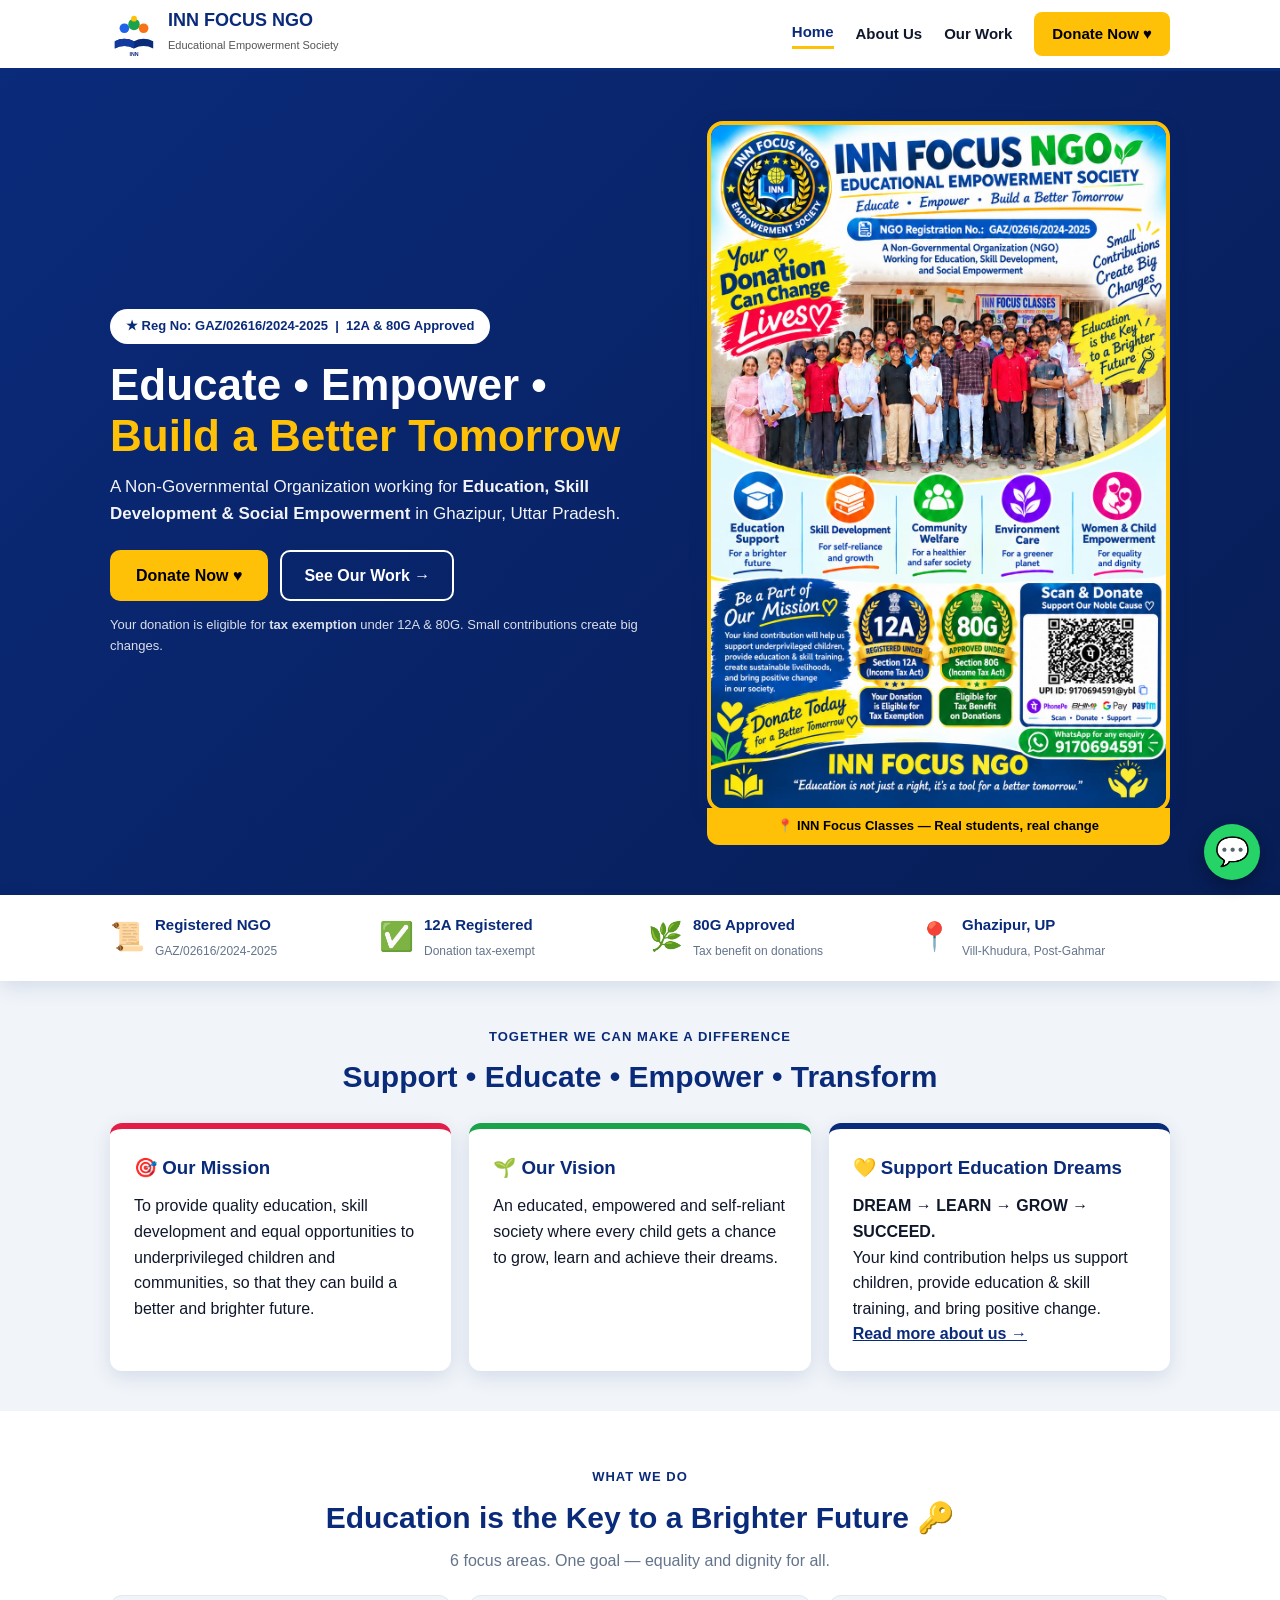
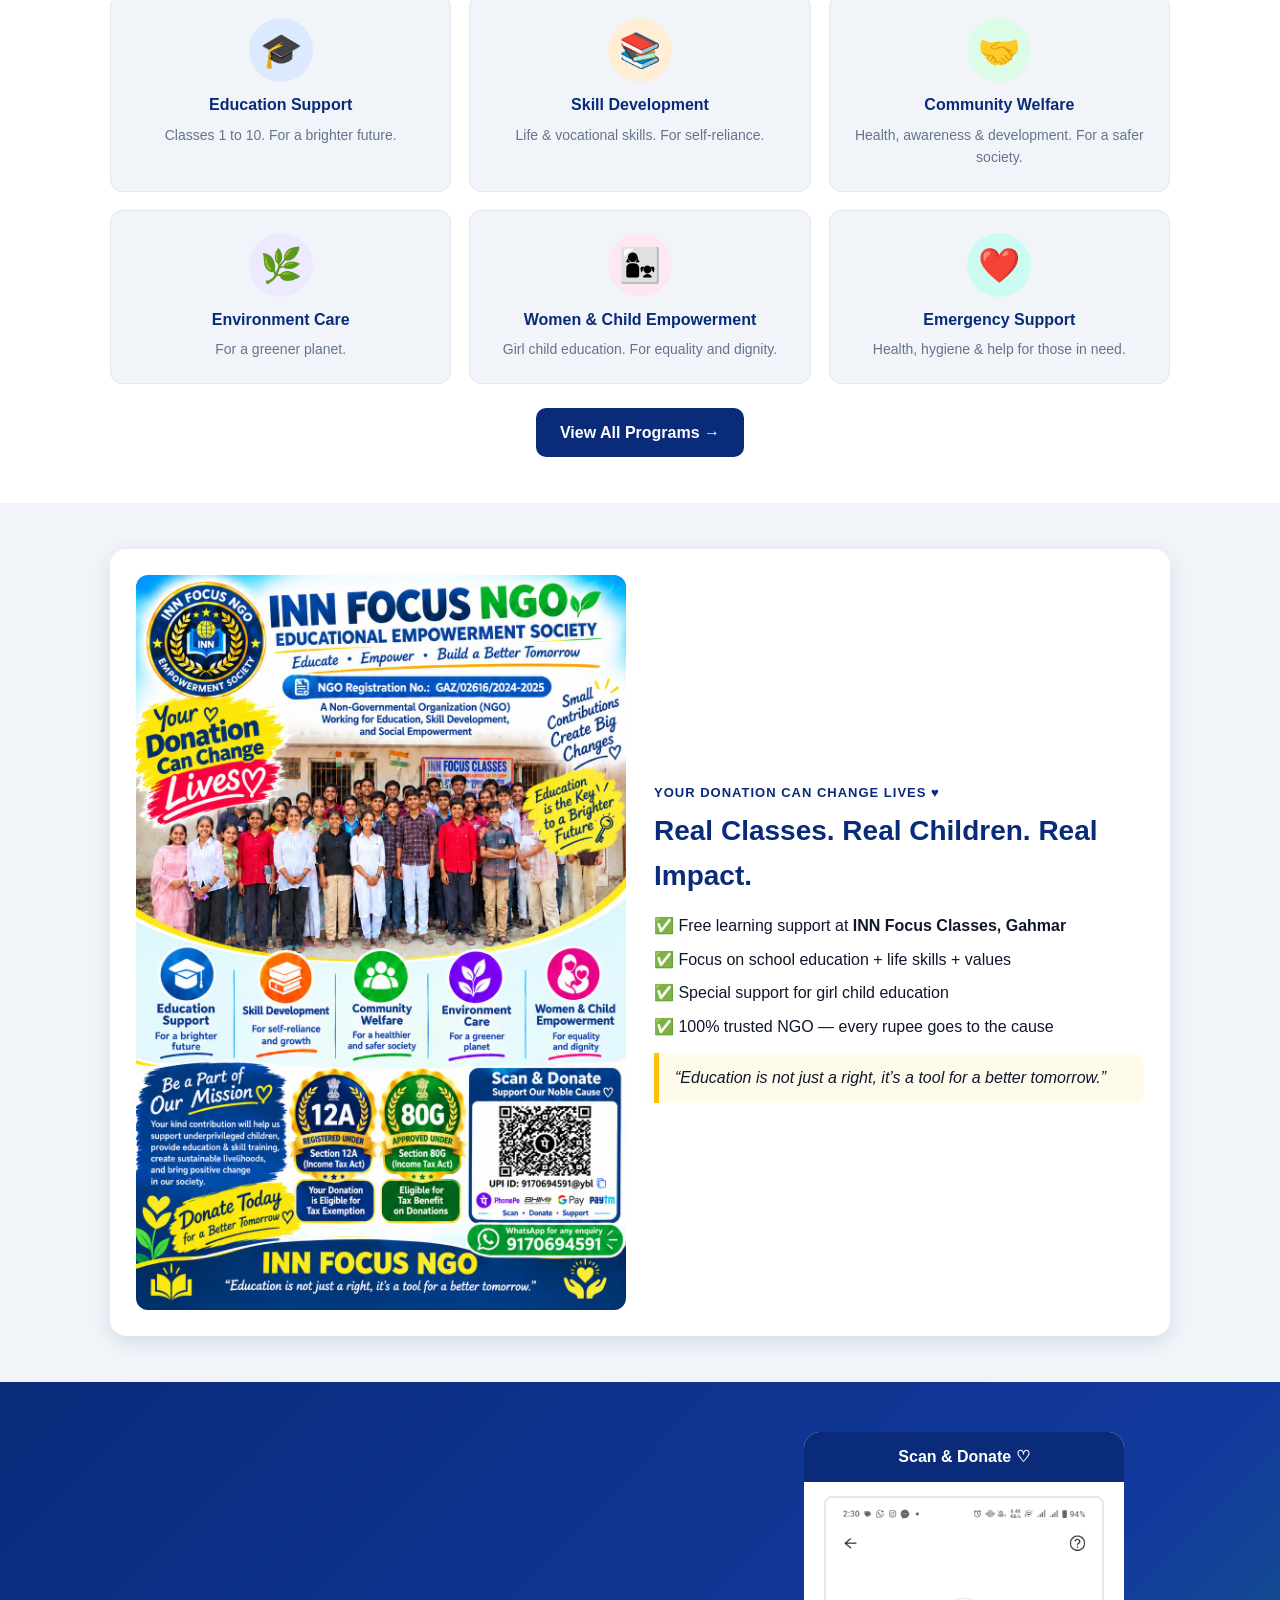
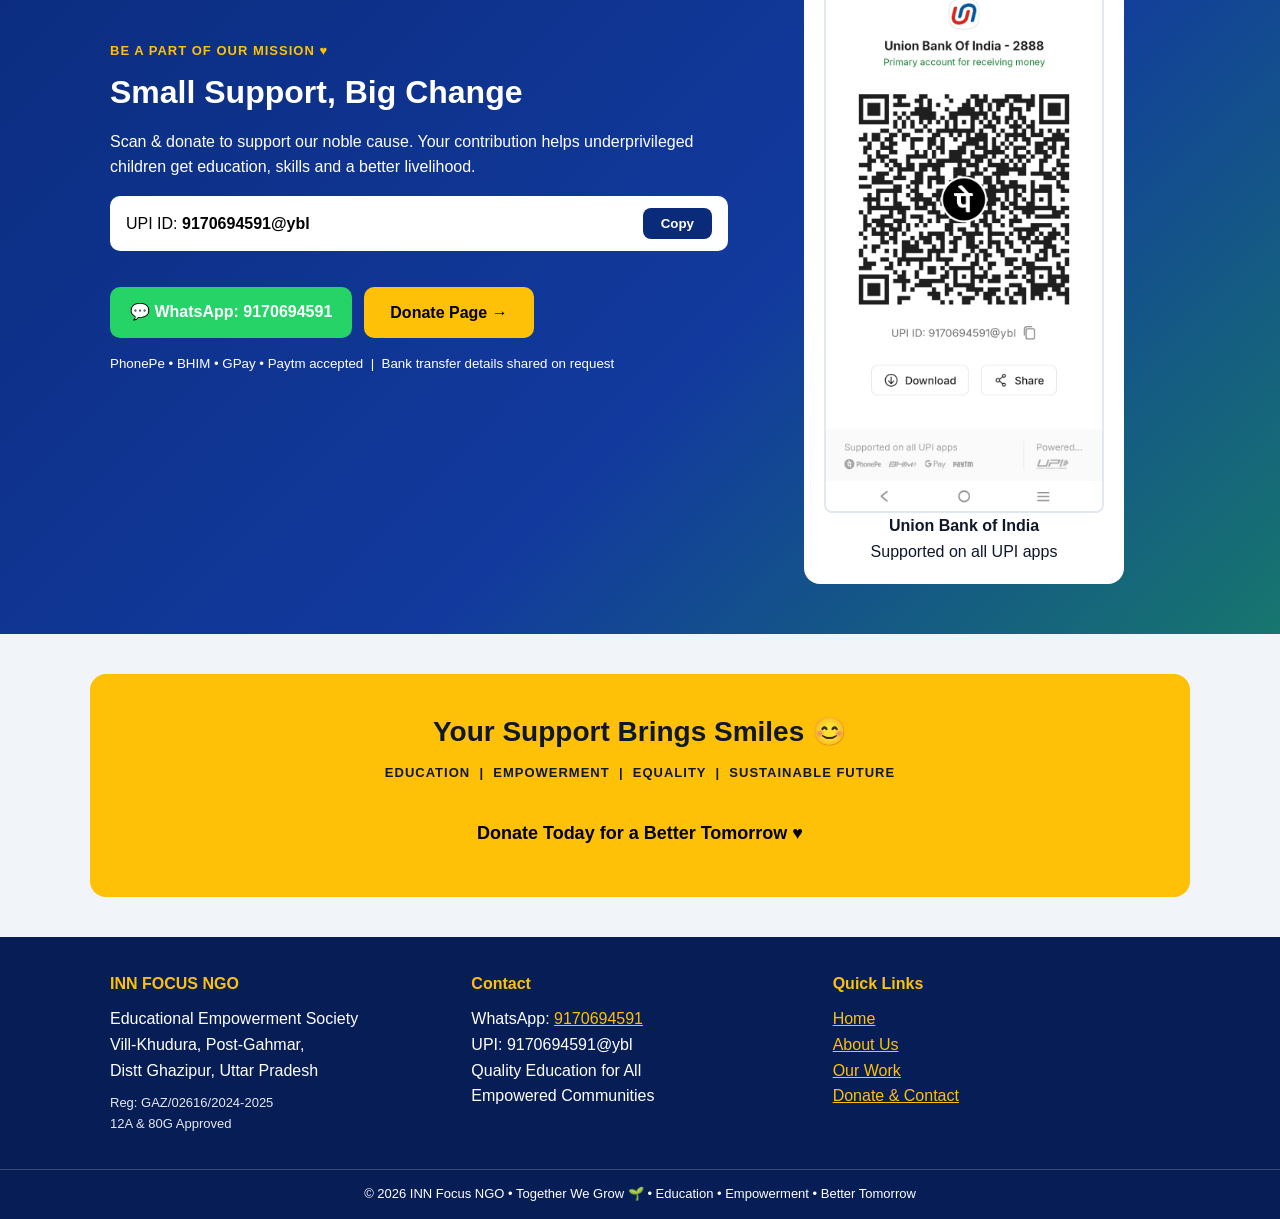
==== index.html @ 3edcf3de "INN Focus NGO website - 4 pages live" ====
<!DOCTYPE html>
<html lang="en">
<head>
  <meta charset="UTF-8" />
  <meta name="viewport" content="width=device-width, initial-scale=1.0" />
  <title>INN FOCUS NGO | Educational Empowerment Society, Ghazipur UP</title>
  <meta name="description" content="INN Focus NGO - Educational Empowerment Society, Ghazipur, Uttar Pradesh. Education for Class 1-10, Skill Development, Women & Child Empowerment. Reg No: GAZ/02616/2024-2025. 12A & 80G Approved - donations are tax-exempt." />
  <link rel="stylesheet" href="css/style.css" />
  <link rel="icon" type="image/svg+xml" href="images/logo.svg" />
</head>
<body>

  <!-- ============ HEADER (same on all 4 pages) ============ -->
  <header class="site-header">
    <div class="container header-inner">
      <a href="index.html" class="logo">
        <img src="images/logo.svg" alt="INN Focus NGO Logo" width="48" height="48" />
        <span>
          <strong>INN FOCUS NGO</strong>
          <small>Educational Empowerment Society</small>
        </span>
      </a>
      <nav class="main-nav" id="mainNav">
        <a href="index.html" class="active">Home</a>
        <a href="about.html">About Us</a>
        <a href="work.html">Our Work</a>
        <a href="donate.html" class="btn-donate">Donate Now ♥</a>
      </nav>
      <button class="menu-btn" id="menuBtn" aria-label="Open menu">☰</button>
    </div>
  </header>

  <main>
    <!-- ============ 1. HERO ============ -->
    <section class="hero">
      <div class="container hero-grid">
        <div class="hero-text">
          <p class="badge">★ Reg No: GAZ/02616/2024-2025 &nbsp;|&nbsp; 12A & 80G Approved</p>
          <h1>Educate • Empower •<br /><span>Build a Better Tomorrow</span></h1>
          <p class="hero-sub">A Non-Governmental Organization working for <strong>Education, Skill Development & Social Empowerment</strong> in Ghazipur, Uttar Pradesh.</p>
          <div class="hero-buttons">
            <a href="donate.html" class="btn-primary">Donate Now ♥</a>
            <a href="work.html" class="btn-outline">See Our Work →</a>
          </div>
          <p class="hero-note">Your donation is eligible for <strong>tax exemption</strong> under 12A & 80G. Small contributions create big changes.</p>
        </div>
        <div class="hero-photo">
          <img src="images/group.jpg" alt="Students of INN Focus Classes, Ghazipur" />
          <p class="photo-caption">📍 INN Focus Classes — Real students, real change</p>
        </div>
      </div>
    </section>

    <!-- ============ 2. TRUST BAR ============ -->
    <section class="trustbar">
      <div class="container trust-grid">
        <div class="trust-item"><span class="trust-icon">📜</span><div><strong>Registered NGO</strong><small>GAZ/02616/2024-2025</small></div></div>
        <div class="trust-item"><span class="trust-icon">✅</span><div><strong>12A Registered</strong><small>Donation tax-exempt</small></div></div>
        <div class="trust-item"><span class="trust-icon">🌿</span><div><strong>80G Approved</strong><small>Tax benefit on donations</small></div></div>
        <div class="trust-item"><span class="trust-icon">📍</span><div><strong>Ghazipur, UP</strong><small>Vill-Khudura, Post-Gahmar</small></div></div>
      </div>
    </section>

    <!-- ============ 3. MISSION / VISION ============ -->
    <section class="container mission-section">
      <div class="section-head">
        <p class="eyebrow">Together We Can Make a Difference</p>
        <h2>Support • Educate • Empower • Transform</h2>
      </div>
      <div class="mission-grid">
        <div class="mission-card red">
          <h3>🎯 Our Mission</h3>
          <p>To provide quality education, skill development and equal opportunities to underprivileged children and communities, so that they can build a better and brighter future.</p>
        </div>
        <div class="mission-card green">
          <h3>🌱 Our Vision</h3>
          <p>An educated, empowered and self-reliant society where every child gets a chance to grow, learn and achieve their dreams.</p>
        </div>
        <div class="mission-card blue">
          <h3>💛 Support Education Dreams</h3>
          <p><strong>DREAM → LEARN → GROW → SUCCEED.</strong><br />Your kind contribution helps us support children, provide education & skill training, and bring positive change.</p>
          <a href="about.html" class="link">Read more about us →</a>
        </div>
      </div>
    </section>

    <!-- ============ 4. WHAT WE DO ============ -->
    <section class="programs">
      <div class="container">
        <div class="section-head">
          <p class="eyebrow">What We Do</p>
          <h2>Education is the Key to a Brighter Future 🔑</h2>
          <p class="muted">6 focus areas. One goal — equality and dignity for all.</p>
        </div>
        <div class="program-grid">
          <div class="program-card"><span class="p-icon blue">🎓</span><h4>Education Support</h4><p>Classes 1 to 10. For a brighter future.</p></div>
          <div class="program-card"><span class="p-icon orange">📚</span><h4>Skill Development</h4><p>Life & vocational skills. For self-reliance.</p></div>
          <div class="program-card"><span class="p-icon green">🤝</span><h4>Community Welfare</h4><p>Health, awareness & development. For a safer society.</p></div>
          <div class="program-card"><span class="p-icon purple">🌿</span><h4>Environment Care</h4><p>For a greener planet.</p></div>
          <div class="program-card"><span class="p-icon pink">👩‍👧</span><h4>Women & Child Empowerment</h4><p>Girl child education. For equality and dignity.</p></div>
          <div class="program-card"><span class="p-icon teal">❤️</span><h4>Emergency Support</h4><p>Health, hygiene & help for those in need.</p></div>
        </div>
        <div class="center"><a href="work.html" class="btn-secondary">View All Programs →</a></div>
      </div>
    </section>

    <!-- ============ 5. REAL PHOTO PROOF ============ -->
    <section class="container proof-section">
      <div class="proof-grid">
        <img src="images/group.jpg" alt="Group photo of INN Focus NGO students and teachers" class="proof-img" />
        <div>
          <p class="eyebrow">Your Donation Can Change Lives ♥</p>
          <h2>Real Classes. Real Children. Real Impact.</h2>
          <ul class="check-list">
            <li>✅ Free learning support at <strong>INN Focus Classes, Gahmar</strong></li>
            <li>✅ Focus on school education + life skills + values</li>
            <li>✅ Special support for girl child education</li>
            <li>✅ 100% trusted NGO — every rupee goes to the cause</li>
          </ul>
          <p class="quote">“Education is not just a right, it’s a tool for a better tomorrow.”</p>
        </div>
      </div>
    </section>

    <!-- ============ 6. DONATE ============ -->
    <section class="donate-home">
      <div class="container donate-grid">
        <div>
          <p class="eyebrow light">Be a Part of Our Mission ♥</p>
          <h2>Small Support, Big Change</h2>
          <p>Scan & donate to support our noble cause. Your contribution helps underprivileged children get education, skills and a better livelihood.</p>
          <div class="upi-box">
            <span>UPI ID: <strong id="upiId">9170694591@ybl</strong></span>
            <button class="copy-btn" id="copyUpi">Copy</button>
          </div>
          <p id="copyMsg" class="copy-msg"></p>
          <div class="donate-buttons">
            <a href="https://wa.me/919170694591?text=Hello%20INN%20Focus%20NGO%2C%20I%20want%20to%20donate" target="_blank" rel="noopener" class="btn-whatsapp">💬 WhatsApp: 9170694591</a>
            <a href="donate.html" class="btn-primary">Donate Page →</a>
          </div>
          <small>PhonePe • BHIM • GPay • Paytm accepted &nbsp;|&nbsp; Bank transfer details shared on request</small>
        </div>
        <div class="qr-card">
          <h4>Scan & Donate ♡</h4>
          <img src="images/qr-upi.jpg" alt="UPI QR code for donation - Union Bank of India" />
          <p><strong>Union Bank of India</strong><br />Supported on all UPI apps</p>
        </div>
      </div>
    </section>

    <!-- ============ 7. FINAL CTA ============ -->
    <section class="container cta-banner">
      <h2>Your Support Brings Smiles 😊</h2>
      <p>EDUCATION &nbsp;|&nbsp; EMPOWERMENT &nbsp;|&nbsp; EQUALITY &nbsp;|&nbsp; SUSTAINABLE FUTURE</p>
      <a href="donate.html" class="btn-primary big">Donate Today for a Better Tomorrow ♥</a>
    </section>
  </main>

  <!-- ============ FOOTER ============ -->
  <footer class="site-footer">
    <div class="container footer-grid">
      <div>
        <h4>INN FOCUS NGO</h4>
        <p>Educational Empowerment Society<br />Vill-Khudura, Post-Gahmar,<br />Distt Ghazipur, Uttar Pradesh</p>
        <p class="reg">Reg: GAZ/02616/2024-2025<br />12A & 80G Approved</p>
      </div>
      <div>
        <h4>Contact</h4>
        <p>WhatsApp: <a href="https://wa.me/919170694591">9170694591</a><br />UPI: 9170694591@ybl</p>
        <p>Quality Education for All<br />Empowered Communities</p>
      </div>
      <div>
        <h4>Quick Links</h4>
        <p><a href="index.html">Home</a><br /><a href="about.html">About Us</a><br /><a href="work.html">Our Work</a><br /><a href="donate.html">Donate & Contact</a></p>
      </div>
    </div>
    <p class="copyright">© <span id="year">2026</span> INN Focus NGO • Together We Grow 🌱 • Education • Empowerment • Better Tomorrow</p>
  </footer>

  <!-- Floating WhatsApp -->
  <a href="https://wa.me/919170694591?text=Hello%20INN%20Focus%20NGO%2C%20I%20want%20to%20know%20more" class="whatsapp-float" target="_blank" rel="noopener" aria-label="Chat on WhatsApp">💬</a>

  <script src="js/main.js"></script>
</body>
</html>
---- css/style.css ----
/* INN FOCUS NGO — Option A Trust Blue | style.css teaches: variables → layout → components → mobile */
:root {
  --blue: #0A2A7A;
  --blue-dark: #071d55;
  --yellow: #FFC107;
  --green: #1AA34A;
  --dark: #0F172A;
  --muted: #64748b;
  --light: #F1F5F9;
  --white: #ffffff;
  --radius: 12px;
  --shadow: 0 6px 20px rgba(10, 42, 122, 0.12);
}

* { margin: 0; padding: 0; box-sizing: border-box; }

body {
  font-family: "Segoe UI", Arial, Helvetica, sans-serif;
  background: var(--light);
  color: var(--dark);
  line-height: 1.6;
}

img { max-width: 100%; display: block; }
.container { max-width: 1100px; margin: 0 auto; padding: 0 20px; }
.center { text-align: center; margin-top: 24px; }
.muted { color: var(--muted); }

/* ---------- HEADER ---------- */
.site-header { background: var(--white); border-bottom: 3px solid var(--blue); position: sticky; top: 0; z-index: 100; }
.header-inner { display: flex; align-items: center; justify-content: space-between; padding: 10px 20px; }
.logo { display: flex; align-items: center; gap: 10px; text-decoration: none; color: var(--blue); }
.logo strong { display: block; font-size: 18px; line-height: 1.1; }
.logo small { font-size: 11px; color: #555; }
.main-nav { display: flex; gap: 22px; align-items: center; }
.main-nav a { text-decoration: none; color: var(--dark); font-weight: 600; font-size: 15px; }
.main-nav a.active { color: var(--blue); border-bottom: 3px solid var(--yellow); padding-bottom: 2px; }
.btn-donate { background: var(--yellow); color: #000 !important; padding: 10px 18px; border-radius: 8px; }
.menu-btn { display: none; font-size: 26px; background: none; border: none; cursor: pointer; }

/* ---------- BUTTONS ---------- */
.btn-primary { background: var(--yellow); color: #000; padding: 13px 26px; border-radius: 10px; text-decoration: none; font-weight: 800; display: inline-block; border: none; cursor: pointer; }
.btn-primary.big { font-size: 18px; margin-top: 14px; }
.btn-primary:hover { filter: brightness(0.95); }
.btn-outline { border: 2px solid var(--white); color: var(--white); padding: 11px 22px; border-radius: 10px; text-decoration: none; font-weight: 700; }
.btn-secondary { background: var(--blue); color: #fff; padding: 12px 24px; border-radius: 10px; text-decoration: none; font-weight: 700; display: inline-block; }
.btn-whatsapp { background: #25D366; color: #fff; padding: 12px 20px; border-radius: 10px; text-decoration: none; font-weight: 800; display: inline-block; }
.link { color: var(--blue); font-weight: 700; }

/* ---------- HERO ---------- */
.hero { background: linear-gradient(135deg, var(--blue) 0%, var(--blue-dark) 100%); color: var(--white); padding: 50px 0; }
.hero-grid { display: grid; grid-template-columns: 1.1fr 0.9fr; gap: 30px; align-items: center; }
.badge { background: var(--white); color: var(--blue); display: inline-block; padding: 7px 16px; border-radius: 20px; font-size: 13px; font-weight: 800; margin-bottom: 16px; }
.hero h1 { font-size: 44px; line-height: 1.15; margin-bottom: 12px; }
.hero h1 span { color: var(--yellow); }
.hero-sub { font-size: 17px; opacity: 0.95; }
.hero-buttons { margin-top: 22px; display: flex; gap: 12px; flex-wrap: wrap; }
.hero-note { margin-top: 14px; font-size: 13px; opacity: 0.85; }
.hero-photo img { border-radius: 16px; border: 4px solid var(--yellow); box-shadow: var(--shadow); }
.photo-caption { background: var(--yellow); color: #000; font-size: 13px; font-weight: 700; text-align: center; padding: 8px; border-radius: 0 0 12px 12px; margin-top: -4px; }

/* ---------- TRUST BAR ---------- */
.trustbar { background: var(--white); box-shadow: var(--shadow); }
.trust-grid { display: grid; grid-template-columns: repeat(4, 1fr); gap: 16px; padding: 18px 20px; }
.trust-item { display: flex; gap: 10px; align-items: center; }
.trust-icon { font-size: 28px; }
.trust-item strong { display: block; font-size: 15px; color: var(--blue); }
.trust-item small { color: var(--muted); font-size: 12px; }

/* ---------- SECTIONS ---------- */
.section-head { text-align: center; margin: 46px 0 22px; }
.eyebrow { color: var(--blue); font-weight: 800; text-transform: uppercase; letter-spacing: 1px; font-size: 13px; }
.eyebrow.light { color: var(--yellow); }
.section-head h2 { font-size: 30px; color: var(--blue); margin: 6px 0; }

.mission-grid { display: grid; grid-template-columns: repeat(3, 1fr); gap: 18px; }
.mission-card { background: var(--white); padding: 24px; border-radius: var(--radius); box-shadow: var(--shadow); border-top: 6px solid var(--blue); }
.mission-card.red { border-color: #e11d48; }
.mission-card.green { border-color: var(--green); }
.mission-card.blue { border-color: var(--blue); }
.mission-card h3 { margin-bottom: 10px; color: var(--blue); }

/* ---------- PROGRAMS ---------- */
.programs { background: var(--white); padding: 10px 0 46px; margin-top: 40px; }
.program-grid { display: grid; grid-template-columns: repeat(3, 1fr); gap: 18px; margin-top: 20px; }
.program-card { background: var(--light); border-radius: var(--radius); padding: 22px; text-align: center; border: 1px solid #e2e8f0; }
.program-card:hover { box-shadow: var(--shadow); transform: translateY(-2px); transition: 0.2s; }
.program-card h4 { color: var(--blue); margin: 10px 0 6px; }
.program-card p { color: var(--muted); font-size: 14px; }
.p-icon { font-size: 34px; display: inline-block; width: 64px; height: 64px; line-height: 64px; border-radius: 50%; background: #dbeafe; }
.p-icon.orange { background: #ffedd5; } .p-icon.green { background: #dcfce7; }
.p-icon.purple { background: #ede9fe; } .p-icon.pink { background: #fce7f3; }
.p-icon.teal { background: #ccfbf1; } .p-icon.blue { background: #dbeafe; }

/* ---------- PROOF ---------- */
.proof-section { padding: 46px 20px; }
.proof-grid { display: grid; grid-template-columns: 1fr 1fr; gap: 28px; align-items: center; background: var(--white); padding: 26px; border-radius: 16px; box-shadow: var(--shadow); }
.proof-img { border-radius: 12px; }
.proof-grid h2 { color: var(--blue); margin: 6px 0 14px; font-size: 28px; }
.check-list { list-style: none; margin: 12px 0; }
.check-list li { margin: 8px 0; font-size: 16px; }
.quote { margin-top: 14px; background: #fffbeb; border-left: 5px solid var(--yellow); padding: 12px 16px; font-style: italic; border-radius: 0 10px 10px 0; }

/* ---------- DONATE HOME ---------- */
.donate-home { background: linear-gradient(135deg, var(--blue) 0%, #123a9e 60%, var(--green) 130%); color: #fff; padding: 50px 0; }
.donate-grid { display: grid; grid-template-columns: 1.2fr 0.8fr; gap: 30px; align-items: center; }
.donate-grid h2 { font-size: 32px; margin: 6px 0 10px; }
.upi-box { background: #fff; color: #000; border-radius: 10px; padding: 12px 16px; display: flex; justify-content: space-between; align-items: center; margin: 16px 0 6px; font-size: 16px; }
.copy-btn { background: var(--blue); color: #fff; border: none; padding: 8px 18px; border-radius: 8px; cursor: pointer; font-weight: 700; }
.copy-msg { font-size: 13px; color: var(--yellow); min-height: 18px; }
.donate-buttons { display: flex; gap: 12px; flex-wrap: wrap; margin: 12px 0; }
.qr-card { background: #fff; color: var(--dark); border-radius: 16px; padding: 20px; text-align: center; max-width: 320px; margin: 0 auto; }
.qr-card h4 { background: var(--blue); color: #fff; margin: -20px -20px 14px; padding: 12px; border-radius: 16px 16px 0 0; }
.qr-card img { border-radius: 8px; border: 2px solid #e2e8f0; }

/* ---------- CTA ---------- */
.cta-banner { text-align: center; background: var(--yellow); border-radius: 16px; padding: 36px 24px; margin: 40px auto; }
.cta-banner h2 { font-size: 28px; }
.cta-banner p { font-weight: 700; letter-spacing: 1px; margin: 8px 0; font-size: 13px; }

/* ---------- FOOTER ---------- */
.site-footer { background: var(--blue-dark); color: #fff; margin-top: 10px; }
.footer-grid { display: grid; grid-template-columns: 1fr 1fr 1fr; gap: 24px; padding: 34px 20px; }
.site-footer h4 { color: var(--yellow); margin-bottom: 10px; }
.site-footer a { color: var(--yellow); }
.site-footer .reg { margin-top: 10px; font-size: 13px; opacity: 0.9; }
.copyright { text-align: center; padding: 14px; border-top: 1px solid rgba(255,255,255,0.2); font-size: 13px; }

/* ---------- WHATSAPP FLOAT ---------- */
.whatsapp-float { position: fixed; bottom: 20px; right: 20px; background: #25D366; width: 56px; height: 56px; border-radius: 50%; display: flex; align-items: center; justify-content: center; font-size: 28px; text-decoration: none; box-shadow: 0 6px 16px rgba(0,0,0,0.3); z-index: 200; }

/* ---------- INNER PAGES ---------- */
.page { padding: 40px 20px; background: #fff; border-radius: 12px; margin: 24px auto; max-width: 1100px; }

/* ---------- ABOUT PAGE ---------- */
.page-hero { background: linear-gradient(135deg, var(--blue) 0%, var(--blue-dark) 100%); color: #fff; padding: 46px 0; text-align: center; }
.page-hero h1 { font-size: 38px; }
.page-hero h1 span { color: var(--yellow); }
.breadcrumb { margin-top: 10px; font-size: 13px; opacity: 0.85; }
.breadcrumb a { color: var(--yellow); }
.about-grid { display: grid; grid-template-columns: 1.1fr 0.9fr; gap: 30px; background: #fff; padding: 30px; border-radius: 16px; box-shadow: var(--shadow); margin-top: 28px; }
.about-grid h2 { color: var(--blue); margin: 6px 0 12px; font-size: 28px; }
.rounded-img { border-radius: 12px; border: 3px solid #e2e8f0; }
.mt { margin-top: 16px; }
.legal { background: #fff; margin-top: 36px; padding: 10px 0 44px; }
.legal-grid { display: grid; grid-template-columns: repeat(3, 1fr); gap: 18px; }
.legal-card { background: var(--light); border-radius: var(--radius); padding: 24px; text-align: center; border: 2px solid #e2e8f0; }
.legal-card.highlight-yellow { border-color: var(--yellow); background: #fffbeb; }
.legal-card.highlight-green { border-color: var(--green); background: #f0fdf4; }
.legal-card h4 { color: var(--blue); margin: 10px 0 4px; }
.about-contact { padding: 10px 20px 40px; }
.contact-box { display: grid; grid-template-columns: 1fr 1fr 1.2fr; gap: 20px; background: var(--blue); color: #fff; border-radius: 16px; padding: 28px; }
.contact-box h3 { color: var(--yellow); margin-bottom: 8px; }
.contact-box a { color: var(--yellow); }
.contact-box .btn-secondary { background: #fff; color: var(--blue); margin-left: 8px; }

/* ---------- WORK PAGE ---------- */
.work-intro { text-align: center; padding: 28px 20px 6px; }
.work-intro h2 { color: var(--blue); font-size: 28px; margin: 6px 0; }
.work-grid { display: grid; grid-template-columns: 1fr 1fr; gap: 18px; padding: 20px; }
.work-card { background: #fff; border-radius: 14px; padding: 24px; box-shadow: var(--shadow); border-top: 6px solid var(--blue); }
.work-card:nth-child(2) { border-color: #F97316; }
.work-card:nth-child(3) { border-color: #e11d48; }
.work-card:nth-child(4) { border-color: var(--green); }
.work-card:nth-child(5) { border-color: #7c3aed; }
.work-card:nth-child(6) { border-color: #0d9488; }
.work-card h3 { color: var(--blue); margin: 8px 0; }
.work-tag { display: inline-block; background: var(--light); color: var(--blue); font-size: 12px; font-weight: 800; padding: 4px 10px; border-radius: 20px; text-transform: uppercase; letter-spacing: 0.5px; }
.work-card ul { margin: 10px 0 10px 20px; }
.work-card li { margin: 5px 0; font-size: 15px; }
.outcome { background: #fffbeb; border-left: 4px solid var(--yellow); padding: 8px 12px; border-radius: 0 8px 8px 0; margin-top: 10px; font-size: 14px; }
.steps { background: var(--blue); color: #fff; margin-top: 30px; padding: 10px 0 40px; }
.steps .section-head h2 { color: #fff; }
.steps .eyebrow { color: var(--yellow); }
.steps-grid { display: grid; grid-template-columns: repeat(4, 1fr); gap: 16px; }
.step { background: #fff; color: var(--dark); border-radius: 12px; padding: 20px; text-align: center; }
.step strong { background: var(--yellow); width: 36px; height: 36px; display: inline-block; line-height: 36px; border-radius: 50%; font-size: 18px; }
.step h4 { color: var(--blue); margin: 8px 0 4px; }
.gallery-grid { display: grid; grid-template-columns: repeat(3, 1fr); gap: 16px; margin-top: 16px; }
.gallery-grid small { display: block; text-align: center; color: var(--muted); margin-top: 6px; }

/* ---------- DONATE PAGE ---------- */
.donate-page-grid { display: grid; grid-template-columns: 0.95fr 1.05fr; gap: 22px; padding: 28px 20px; align-items: start; }
.qr-big-card { background: #fff; border-radius: 16px; padding: 24px; text-align: center; box-shadow: var(--shadow); border: 3px solid var(--blue); position: sticky; top: 90px; }
.qr-title { background: var(--blue); color: #fff; margin: -24px -24px 0; padding: 14px; border-radius: 13px 13px 0 0; font-size: 20px; }
.qr-sub { color: var(--blue); font-weight: 700; margin: 10px 0; }
.qr-big-card img { border-radius: 10px; border: 2px solid #e2e8f0; margin: 0 auto; max-width: 300px; }
.apps { margin: 12px 0; font-weight: 700; color: var(--blue); }
.bank-note { background: var(--light); border-radius: 10px; padding: 12px; margin: 12px 0; font-size: 14px; }
.full { width: 100%; display: block; text-align: center; }
.copy-msg.dark { color: var(--green); font-weight: 700; }
.form-card { background: #fff; border-radius: 16px; padding: 24px; box-shadow: var(--shadow); }
.form-card h3 { color: var(--blue); }
.muted.small, .small { font-size: 13px; color: var(--muted); }
.form-card form { margin-top: 14px; display: grid; gap: 12px; }
.form-card label { display: grid; gap: 6px; font-weight: 700; font-size: 14px; color: var(--dark); }
.form-card input, .form-card textarea { padding: 12px; border: 2px solid #e2e8f0; border-radius: 10px; font-size: 15px; font-family: inherit; width: 100%; }
.form-card input:focus, .form-card textarea:focus { outline: none; border-color: var(--blue); }
.form-note { font-size: 12px; color: var(--muted); margin-top: 10px; text-align: center; }
.contact-mini { background: var(--blue); color: #fff; border-radius: 16px; padding: 22px; margin-top: 18px; }
.contact-mini h3 { color: var(--yellow); margin-bottom: 8px; }
.contact-mini a { color: var(--yellow); }
.faq { max-width: 800px; }
.faq details { background: #fff; border-radius: 12px; padding: 16px 18px; margin: 10px 0; box-shadow: var(--shadow); }
.faq summary { font-weight: 800; color: var(--blue); cursor: pointer; font-size: 16px; }
.faq details p { margin-top: 8px; color: #334155; }

/* ---------- MOBILE ---------- */
@media (max-width: 860px) {
  .hero-grid, .donate-grid, .proof-grid, .about-grid, .contact-box, .work-grid, .donate-page-grid { grid-template-columns: 1fr; }
  .qr-big-card { position: static; }
  .hero h1 { font-size: 32px; }
  .mission-grid, .program-grid, .legal-grid, .steps-grid, .gallery-grid { grid-template-columns: 1fr 1fr; }
  .trust-grid { grid-template-columns: 1fr 1fr; }
  .main-nav { display: none; flex-direction: column; position: absolute; top: 68px; right: 10px; background: var(--white); width: 220px; padding: 16px; box-shadow: 0 8px 24px rgba(0,0,0,0.2); border-radius: 12px; }
  .main-nav.open { display: flex; }
  .menu-btn { display: block; }
  .footer-grid { grid-template-columns: 1fr; }
}
@media (max-width: 520px) {
  .mission-grid, .program-grid, .trust-grid, .legal-grid, .steps-grid, .gallery-grid { grid-template-columns: 1fr; }
}
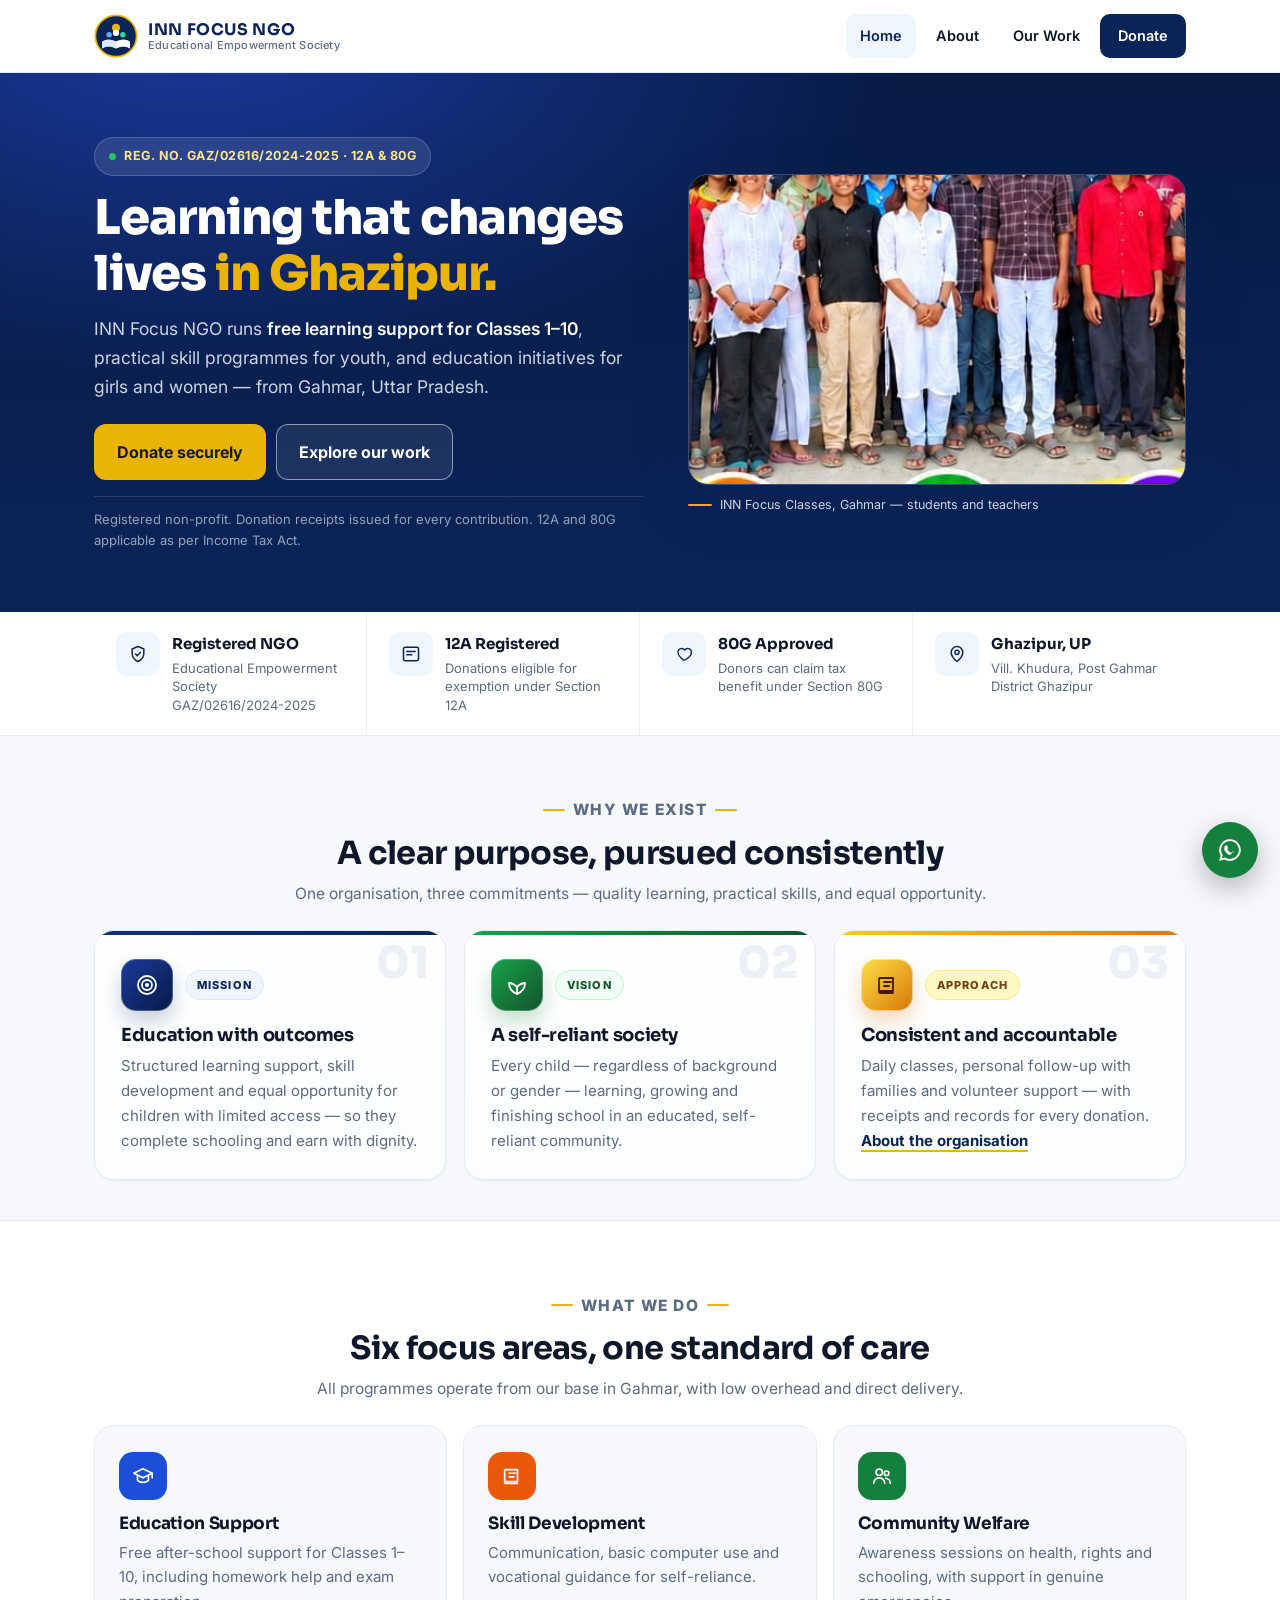
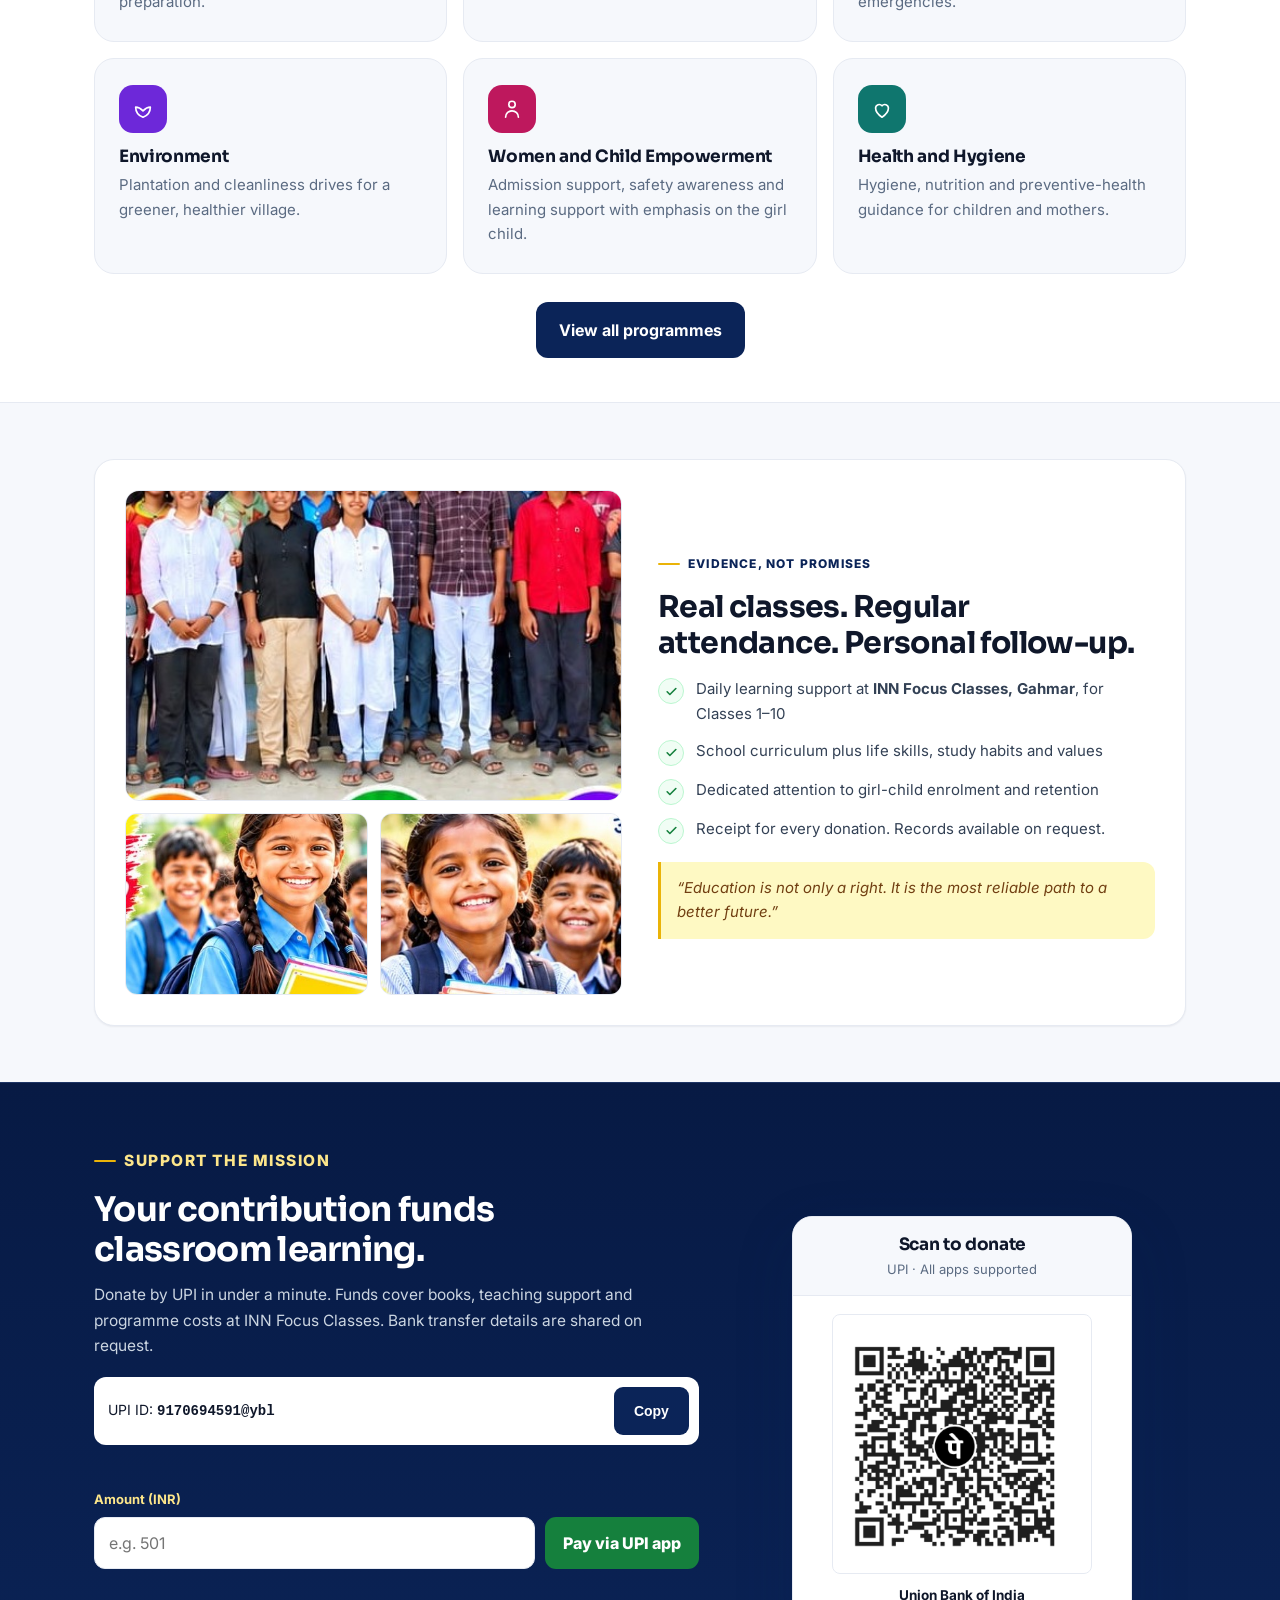
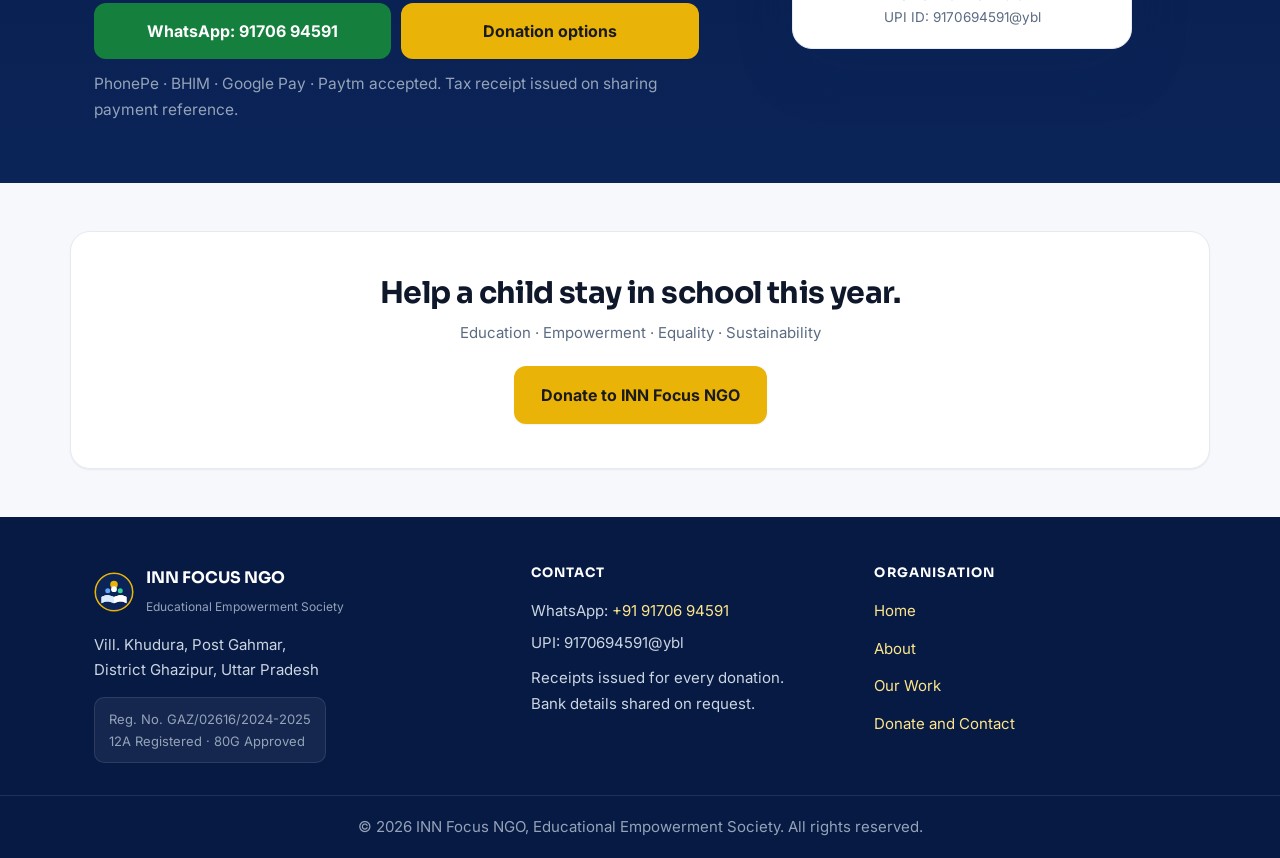
==== commit 6db17b32: "Professional redesign: typography, mobile-first CSS, UPI pay button, clean QR and photos" ====
--- a/index.html
+++ b/index.html
@@ -2,183 +2,258 @@
 <html lang="en">
 <head>
   <meta charset="UTF-8" />
-  <meta name="viewport" content="width=device-width, initial-scale=1.0" />
-  <title>INN FOCUS NGO | Educational Empowerment Society, Ghazipur UP</title>
-  <meta name="description" content="INN Focus NGO - Educational Empowerment Society, Ghazipur, Uttar Pradesh. Education for Class 1-10, Skill Development, Women & Child Empowerment. Reg No: GAZ/02616/2024-2025. 12A & 80G Approved - donations are tax-exempt." />
+  <meta name="viewport" content="width=device-width, initial-scale=1.0, viewport-fit=cover" />
+  <meta name="theme-color" content="#0b2458" />
+  <meta name="mobile-web-app-capable" content="yes" />
+  <meta name="apple-mobile-web-app-status-bar-style" content="default" />
+  <title>INN Focus NGO | Educational Empowerment Society, Ghazipur</title>
+  <meta name="description" content="INN Focus NGO — Educational Empowerment Society, Ghazipur, Uttar Pradesh. Free learning support for Classes 1–10, skill development, and empowerment for girls and women. Registered NGO. 12A and 80G." />
+  <meta property="og:title" content="INN Focus NGO | Education and Empowerment, Ghazipur" />
+  <meta property="og:description" content="Free classes for Classes 1–10, skill development, and community programmes in Ghazipur, Uttar Pradesh." />
+  <meta property="og:type" content="website" />
+  <link rel="preconnect" href="https://fonts.googleapis.com" />
+  <link rel="preconnect" href="https://fonts.gstatic.com" crossorigin />
+  <link href="https://fonts.googleapis.com/css2?family=Inter:wght@400;500;600;700&family=Sora:wght@600;700;800&display=swap" rel="stylesheet" />
   <link rel="stylesheet" href="css/style.css" />
   <link rel="icon" type="image/svg+xml" href="images/logo.svg" />
 </head>
 <body>
 
-  <!-- ============ HEADER (same on all 4 pages) ============ -->
   <header class="site-header">
     <div class="container header-inner">
-      <a href="index.html" class="logo">
-        <img src="images/logo.svg" alt="INN Focus NGO Logo" width="48" height="48" />
-        <span>
+      <a href="index.html" class="logo" aria-label="INN Focus NGO — Home">
+        <img src="images/logo.svg" alt="INN Focus NGO logo" width="44" height="44" />
+        <span class="logo-text">
           <strong>INN FOCUS NGO</strong>
           <small>Educational Empowerment Society</small>
         </span>
       </a>
-      <nav class="main-nav" id="mainNav">
-        <a href="index.html" class="active">Home</a>
-        <a href="about.html">About Us</a>
+      <nav class="main-nav" id="mainNav" aria-label="Primary">
+        <a href="index.html" class="active" aria-current="page">Home</a>
+        <a href="about.html">About</a>
         <a href="work.html">Our Work</a>
-        <a href="donate.html" class="btn-donate">Donate Now ♥</a>
+        <a href="donate.html" class="btn-donate">Donate</a>
       </nav>
-      <button class="menu-btn" id="menuBtn" aria-label="Open menu">☰</button>
+      <button class="menu-btn" id="menuBtn" aria-label="Open menu" aria-expanded="false" aria-controls="mainNav">
+        <svg width="20" height="20" viewBox="0 0 24 24" fill="none" stroke="currentColor" stroke-width="2" stroke-linecap="round"><path d="M4 7h16M4 12h16M4 17h16"/></svg>
+      </button>
     </div>
   </header>
 
   <main>
-    <!-- ============ 1. HERO ============ -->
+    <!-- Hero -->
     <section class="hero">
       <div class="container hero-grid">
         <div class="hero-text">
-          <p class="badge">★ Reg No: GAZ/02616/2024-2025 &nbsp;|&nbsp; 12A & 80G Approved</p>
-          <h1>Educate • Empower •<br /><span>Build a Better Tomorrow</span></h1>
-          <p class="hero-sub">A Non-Governmental Organization working for <strong>Education, Skill Development & Social Empowerment</strong> in Ghazipur, Uttar Pradesh.</p>
+          <p class="badge"><span class="dot"></span>Reg. No. GAZ/02616/2024-2025 · 12A &amp; 80G</p>
+          <h1>Learning that changes lives <span>in Ghazipur.</span></h1>
+          <p class="hero-sub">INN Focus NGO runs <strong>free learning support for Classes 1–10</strong>, practical skill programmes for youth, and education initiatives for girls and women — from Gahmar, Uttar Pradesh.</p>
           <div class="hero-buttons">
-            <a href="donate.html" class="btn-primary">Donate Now ♥</a>
-            <a href="work.html" class="btn-outline">See Our Work →</a>
-          </div>
-          <p class="hero-note">Your donation is eligible for <strong>tax exemption</strong> under 12A & 80G. Small contributions create big changes.</p>
+            <a href="donate.html" class="btn-primary">Donate securely</a>
+            <a href="work.html" class="btn-outline">Explore our work</a>
+          </div>
+          <p class="hero-note">Registered non-profit. Donation receipts issued for every contribution. 12A and 80G applicable as per Income Tax Act.</p>
         </div>
         <div class="hero-photo">
-          <img src="images/group.jpg" alt="Students of INN Focus Classes, Ghazipur" />
-          <p class="photo-caption">📍 INN Focus Classes — Real students, real change</p>
-        </div>
-      </div>
-    </section>
-
-    <!-- ============ 2. TRUST BAR ============ -->
-    <section class="trustbar">
+          <img src="images/hero-students.jpg" alt="Students of INN Focus Classes, Gahmar, with teachers" width="944" height="325" fetchpriority="high" decoding="async" />
+          <p class="photo-caption">INN Focus Classes, Gahmar — students and teachers</p>
+        </div>
+      </div>
+    </section>
+
+    <!-- Trust bar -->
+    <section class="trustbar" aria-label="Credentials">
       <div class="container trust-grid">
-        <div class="trust-item"><span class="trust-icon">📜</span><div><strong>Registered NGO</strong><small>GAZ/02616/2024-2025</small></div></div>
-        <div class="trust-item"><span class="trust-icon">✅</span><div><strong>12A Registered</strong><small>Donation tax-exempt</small></div></div>
-        <div class="trust-item"><span class="trust-icon">🌿</span><div><strong>80G Approved</strong><small>Tax benefit on donations</small></div></div>
-        <div class="trust-item"><span class="trust-icon">📍</span><div><strong>Ghazipur, UP</strong><small>Vill-Khudura, Post-Gahmar</small></div></div>
-      </div>
-    </section>
-
-    <!-- ============ 3. MISSION / VISION ============ -->
-    <section class="container mission-section">
-      <div class="section-head">
-        <p class="eyebrow">Together We Can Make a Difference</p>
-        <h2>Support • Educate • Empower • Transform</h2>
+        <div class="trust-item">
+          <span class="trust-icon" aria-hidden="true"><svg viewBox="0 0 24 24" fill="none" stroke="currentColor" stroke-width="1.8" stroke-linecap="round" stroke-linejoin="round"><path d="M12 3l7 3v5c0 4.5-3 8-7 10-4-2-7-5.5-7-10V6l7-3z"/><path d="M9 12l2 2 4-4"/></svg></span>
+          <div><strong>Registered NGO</strong><small>Educational Empowerment Society<br />GAZ/02616/2024-2025</small></div>
+        </div>
+        <div class="trust-item">
+          <span class="trust-icon" aria-hidden="true"><svg viewBox="0 0 24 24" fill="none" stroke="currentColor" stroke-width="1.8" stroke-linecap="round" stroke-linejoin="round"><rect x="3" y="4" width="18" height="16" rx="2"/><path d="M7 9h10M7 13h6"/></svg></span>
+          <div><strong>12A Registered</strong><small>Donations eligible for exemption under Section 12A</small></div>
+        </div>
+        <div class="trust-item">
+          <span class="trust-icon" aria-hidden="true"><svg viewBox="0 0 24 24" fill="none" stroke="currentColor" stroke-width="1.8" stroke-linecap="round" stroke-linejoin="round"><path d="M12 21c-4-3-8-6-8-11a5 5 0 019-3 5 5 0 019 3c0 5-4 8-10 11z" transform="scale(0.9) translate(1.3 1)"/></svg></span>
+          <div><strong>80G Approved</strong><small>Donors can claim tax benefit under Section 80G</small></div>
+        </div>
+        <div class="trust-item">
+          <span class="trust-icon" aria-hidden="true"><svg viewBox="0 0 24 24" fill="none" stroke="currentColor" stroke-width="1.8" stroke-linecap="round" stroke-linejoin="round"><path d="M12 21s-7-5.5-7-11a7 7 0 0114 0c0 5.5-7 11-7 11z"/><circle cx="12" cy="10" r="2.5"/></svg></span>
+          <div><strong>Ghazipur, UP</strong><small>Vill. Khudura, Post Gahmar<br />District Ghazipur</small></div>
+        </div>
+      </div>
+    </section>
+
+    <!-- Mission -->
+    <section class="container">
+      <div class="section-head centered">
+        <p class="eyebrow">Why we exist</p>
+        <h2>A clear purpose, pursued consistently</h2>
+        <p>One organisation, three commitments — quality learning, practical skills, and equal opportunity.</p>
       </div>
       <div class="mission-grid">
-        <div class="mission-card red">
-          <h3>🎯 Our Mission</h3>
-          <p>To provide quality education, skill development and equal opportunities to underprivileged children and communities, so that they can build a better and brighter future.</p>
-        </div>
-        <div class="mission-card green">
-          <h3>🌱 Our Vision</h3>
-          <p>An educated, empowered and self-reliant society where every child gets a chance to grow, learn and achieve their dreams.</p>
-        </div>
-        <div class="mission-card blue">
-          <h3>💛 Support Education Dreams</h3>
-          <p><strong>DREAM → LEARN → GROW → SUCCEED.</strong><br />Your kind contribution helps us support children, provide education & skill training, and bring positive change.</p>
-          <a href="about.html" class="link">Read more about us →</a>
-        </div>
-      </div>
-    </section>
-
-    <!-- ============ 4. WHAT WE DO ============ -->
+        <div class="mission-card">
+          <span class="card-num" aria-hidden="true">01</span>
+          <div class="mission-top">
+            <span class="mission-icon" aria-hidden="true"><svg viewBox="0 0 24 24" fill="none" stroke="currentColor" stroke-width="1.8" stroke-linecap="round" stroke-linejoin="round"><circle cx="12" cy="12" r="9"/><circle cx="12" cy="12" r="5"/><circle cx="12" cy="12" r="1.2" fill="currentColor"/></svg></span>
+            <span class="mission-tag">Mission</span>
+          </div>
+          <h3>Education with outcomes</h3>
+          <p>Structured learning support, skill development and equal opportunity for children with limited access — so they complete schooling and earn with dignity.</p>
+        </div>
+        <div class="mission-card">
+          <span class="card-num" aria-hidden="true">02</span>
+          <div class="mission-top">
+            <span class="mission-icon green" aria-hidden="true"><svg viewBox="0 0 24 24" fill="none" stroke="currentColor" stroke-width="1.8" stroke-linecap="round" stroke-linejoin="round"><path d="M12 21c-5-2-8-6-8-11 3 0 5 1 8 4 3-3 5-4 8-4 0 5-3 9-8 11z"/><path d="M12 21v-8"/></svg></span>
+            <span class="mission-tag">Vision</span>
+          </div>
+          <h3>A self-reliant society</h3>
+          <p>Every child — regardless of background or gender — learning, growing and finishing school in an educated, self-reliant community.</p>
+        </div>
+        <div class="mission-card">
+          <span class="card-num" aria-hidden="true">03</span>
+          <div class="mission-top">
+            <span class="mission-icon amber" aria-hidden="true"><svg viewBox="0 0 24 24" fill="none" stroke="currentColor" stroke-width="1.8" stroke-linecap="round" stroke-linejoin="round"><path d="M4 19V6a1 1 0 011-1h13v13H5a1 1 0 00-1 1zm0 0a1 1 0 001 1h13"/><path d="M9 9h7M9 13h5"/></svg></span>
+            <span class="mission-tag">Approach</span>
+          </div>
+          <h3>Consistent and accountable</h3>
+          <p>Daily classes, personal follow-up with families and volunteer support — with receipts and records for every donation. <a href="about.html" class="link">About the organisation</a></p>
+        </div>
+      </div>
+    </section>
+
+    <!-- Programs -->
     <section class="programs">
       <div class="container">
-        <div class="section-head">
-          <p class="eyebrow">What We Do</p>
-          <h2>Education is the Key to a Brighter Future 🔑</h2>
-          <p class="muted">6 focus areas. One goal — equality and dignity for all.</p>
+        <div class="section-head centered">
+          <p class="eyebrow">What we do</p>
+          <h2>Six focus areas, one standard of care</h2>
+          <p>All programmes operate from our base in Gahmar, with low overhead and direct delivery.</p>
         </div>
         <div class="program-grid">
-          <div class="program-card"><span class="p-icon blue">🎓</span><h4>Education Support</h4><p>Classes 1 to 10. For a brighter future.</p></div>
-          <div class="program-card"><span class="p-icon orange">📚</span><h4>Skill Development</h4><p>Life & vocational skills. For self-reliance.</p></div>
-          <div class="program-card"><span class="p-icon green">🤝</span><h4>Community Welfare</h4><p>Health, awareness & development. For a safer society.</p></div>
-          <div class="program-card"><span class="p-icon purple">🌿</span><h4>Environment Care</h4><p>For a greener planet.</p></div>
-          <div class="program-card"><span class="p-icon pink">👩‍👧</span><h4>Women & Child Empowerment</h4><p>Girl child education. For equality and dignity.</p></div>
-          <div class="program-card"><span class="p-icon teal">❤️</span><h4>Emergency Support</h4><p>Health, hygiene & help for those in need.</p></div>
-        </div>
-        <div class="center"><a href="work.html" class="btn-secondary">View All Programs →</a></div>
-      </div>
-    </section>
-
-    <!-- ============ 5. REAL PHOTO PROOF ============ -->
+          <div class="program-card">
+            <span class="p-icon blue" aria-hidden="true"><svg viewBox="0 0 24 24" fill="none" stroke="currentColor" stroke-width="1.8" stroke-linecap="round" stroke-linejoin="round"><path d="M12 4L2 9l10 5 10-5-10-5z"/><path d="M6 11.5V16c0 1.5 2.7 3 6 3s6-1.5 6-3v-4.5"/><path d="M22 9v5"/></svg></span>
+            <h4>Education Support</h4><p>Free after-school support for Classes 1–10, including homework help and exam preparation.</p>
+          </div>
+          <div class="program-card">
+            <span class="p-icon orange" aria-hidden="true"><svg viewBox="0 0 24 24" fill="none" stroke="currentColor" stroke-width="1.8" stroke-linecap="round" stroke-linejoin="round"><path d="M4 19V6a1 1 0 011-1h13v13H5a1 1 0 00-1 1zm0 0a1 1 0 001 1h13"/><path d="M9 9h7M9 13h5"/></svg></span>
+            <h4>Skill Development</h4><p>Communication, basic computer use and vocational guidance for self-reliance.</p>
+          </div>
+          <div class="program-card">
+            <span class="p-icon green" aria-hidden="true"><svg viewBox="0 0 24 24" fill="none" stroke="currentColor" stroke-width="1.8" stroke-linecap="round" stroke-linejoin="round"><circle cx="9" cy="8" r="3.5"/><path d="M3 20c0-3.3 2.7-6 6-6s6 2.7 6 6"/><circle cx="17" cy="9" r="2.5"/><path d="M16 14.5c2.8.3 5 2.6 5 5.5"/></svg></span>
+            <h4>Community Welfare</h4><p>Awareness sessions on health, rights and schooling, with support in genuine emergencies.</p>
+          </div>
+          <div class="program-card">
+            <span class="p-icon purple" aria-hidden="true"><svg viewBox="0 0 24 24" fill="none" stroke="currentColor" stroke-width="1.8" stroke-linecap="round" stroke-linejoin="round"><path d="M12 21c-5-2-8-6-8-11 3 0 5 1 8 4 3-3 5-4 8-4 0 5-3 9-8 11z"/></svg></span>
+            <h4>Environment</h4><p>Plantation and cleanliness drives for a greener, healthier village.</p>
+          </div>
+          <div class="program-card">
+            <span class="p-icon pink" aria-hidden="true"><svg viewBox="0 0 24 24" fill="none" stroke="currentColor" stroke-width="1.8" stroke-linecap="round" stroke-linejoin="round"><circle cx="12" cy="7" r="3.5"/><path d="M5 21c0-3.9 3.1-7 7-7s7 3.1 7 7"/></svg></span>
+            <h4>Women and Child Empowerment</h4><p>Admission support, safety awareness and learning support with emphasis on the girl child.</p>
+          </div>
+          <div class="program-card">
+            <span class="p-icon teal" aria-hidden="true"><svg viewBox="0 0 24 24" fill="none" stroke="currentColor" stroke-width="1.8" stroke-linecap="round" stroke-linejoin="round"><path d="M12 21s-7-4.5-7-10a4 4 0 017-2.5A4 4 0 0119 11c0 5.5-7 10-7 10z"/></svg></span>
+            <h4>Health and Hygiene</h4><p>Hygiene, nutrition and preventive-health guidance for children and mothers.</p>
+          </div>
+        </div>
+        <div class="center"><a href="work.html" class="btn-secondary">View all programmes</a></div>
+      </div>
+    </section>
+
+    <!-- Proof -->
     <section class="container proof-section">
       <div class="proof-grid">
-        <img src="images/group.jpg" alt="Group photo of INN Focus NGO students and teachers" class="proof-img" />
+        <div class="proof-media">
+          <img src="images/hero-students.jpg" alt="Group of INN Focus Classes students with teachers in Gahmar" class="main-img" />
+          <div class="proof-thumbs">
+            <img src="images/photo-girl.jpg" alt="Schoolgirl in uniform holding books" loading="lazy" decoding="async" />
+            <img src="images/photo-kids.jpg" alt="Primary school children in uniform" loading="lazy" decoding="async" />
+          </div>
+        </div>
         <div>
-          <p class="eyebrow">Your Donation Can Change Lives ♥</p>
-          <h2>Real Classes. Real Children. Real Impact.</h2>
+          <p class="eyebrow">Evidence, not promises</p>
+          <h2>Real classes. Regular attendance. Personal follow-up.</h2>
           <ul class="check-list">
-            <li>✅ Free learning support at <strong>INN Focus Classes, Gahmar</strong></li>
-            <li>✅ Focus on school education + life skills + values</li>
-            <li>✅ Special support for girl child education</li>
-            <li>✅ 100% trusted NGO — every rupee goes to the cause</li>
+            <li><span class="check" aria-hidden="true"><svg viewBox="0 0 24 24" fill="none" stroke="currentColor" stroke-width="3" stroke-linecap="round" stroke-linejoin="round"><path d="M4 12.5l5 5L20 6.5"/></svg></span><span>Daily learning support at <strong>INN Focus Classes, Gahmar</strong>, for Classes 1–10</span></li>
+            <li><span class="check" aria-hidden="true"><svg viewBox="0 0 24 24" fill="none" stroke="currentColor" stroke-width="3" stroke-linecap="round" stroke-linejoin="round"><path d="M4 12.5l5 5L20 6.5"/></svg></span><span>School curriculum plus life skills, study habits and values</span></li>
+            <li><span class="check" aria-hidden="true"><svg viewBox="0 0 24 24" fill="none" stroke="currentColor" stroke-width="3" stroke-linecap="round" stroke-linejoin="round"><path d="M4 12.5l5 5L20 6.5"/></svg></span><span>Dedicated attention to girl-child enrolment and retention</span></li>
+            <li><span class="check" aria-hidden="true"><svg viewBox="0 0 24 24" fill="none" stroke="currentColor" stroke-width="3" stroke-linecap="round" stroke-linejoin="round"><path d="M4 12.5l5 5L20 6.5"/></svg></span><span>Receipt for every donation. Records available on request.</span></li>
           </ul>
-          <p class="quote">“Education is not just a right, it’s a tool for a better tomorrow.”</p>
-        </div>
-      </div>
-    </section>
-
-    <!-- ============ 6. DONATE ============ -->
+          <p class="quote">“Education is not only a right. It is the most reliable path to a better future.”</p>
+        </div>
+      </div>
+    </section>
+
+    <!-- Donate -->
     <section class="donate-home">
       <div class="container donate-grid">
         <div>
-          <p class="eyebrow light">Be a Part of Our Mission ♥</p>
-          <h2>Small Support, Big Change</h2>
-          <p>Scan & donate to support our noble cause. Your contribution helps underprivileged children get education, skills and a better livelihood.</p>
+          <p class="eyebrow light">Support the mission</p>
+          <h2>Your contribution funds classroom learning.</h2>
+          <p>Donate by UPI in under a minute. Funds cover books, teaching support and programme costs at INN Focus Classes. Bank transfer details are shared on request.</p>
           <div class="upi-box">
-            <span>UPI ID: <strong id="upiId">9170694591@ybl</strong></span>
-            <button class="copy-btn" id="copyUpi">Copy</button>
-          </div>
-          <p id="copyMsg" class="copy-msg"></p>
+            <span>UPI ID: <code id="upiId">9170694591@ybl</code></span>
+            <button class="copy-btn" id="copyUpi" type="button">Copy</button>
+          </div>
+          <p id="copyMsg" class="copy-msg" role="status" aria-live="polite"></p>
+          <div class="pay-row dark">
+            <label class="pay-label" for="payAmountHome">Amount (INR)</label>
+            <div class="pay-input-row">
+              <input type="number" id="payAmountHome" min="1" max="100000" step="1" inputmode="numeric" placeholder="e.g. 501" />
+              <button type="button" class="btn-upi" id="payUpiBtnHome">Pay via UPI app</button>
+            </div>
+            <p id="payMsgHome" class="copy-msg" role="status" aria-live="polite"></p>
+          </div>
           <div class="donate-buttons">
-            <a href="https://wa.me/919170694591?text=Hello%20INN%20Focus%20NGO%2C%20I%20want%20to%20donate" target="_blank" rel="noopener" class="btn-whatsapp">💬 WhatsApp: 9170694591</a>
-            <a href="donate.html" class="btn-primary">Donate Page →</a>
-          </div>
-          <small>PhonePe • BHIM • GPay • Paytm accepted &nbsp;|&nbsp; Bank transfer details shared on request</small>
+            <a href="https://wa.me/919170694591?text=Hello%20INN%20Focus%20NGO%2C%20I%20would%20like%20to%20donate" target="_blank" rel="noopener" class="btn-whatsapp">WhatsApp: 91706 94591</a>
+            <a href="donate.html" class="btn-primary">Donation options</a>
+          </div>
+          <p class="small" style="color:#94a3b8">PhonePe · BHIM · Google Pay · Paytm accepted. Tax receipt issued on sharing payment reference.</p>
         </div>
         <div class="qr-card">
-          <h4>Scan & Donate ♡</h4>
-          <img src="images/qr-upi.jpg" alt="UPI QR code for donation - Union Bank of India" />
-          <p><strong>Union Bank of India</strong><br />Supported on all UPI apps</p>
-        </div>
-      </div>
-    </section>
-
-    <!-- ============ 7. FINAL CTA ============ -->
+          <div class="qr-card-top">
+            <h4>Scan to donate</h4>
+            <p>UPI · All apps supported</p>
+          </div>
+          <img src="images/qr-clean.png" alt="UPI QR code for INN Focus NGO donations" loading="lazy" decoding="async" width="656" height="656" />
+          <p class="bank"><strong>Union Bank of India</strong><br />UPI ID: 9170694591@ybl</p>
+        </div>
+      </div>
+    </section>
+
+    <!-- Final CTA -->
     <section class="container cta-banner">
-      <h2>Your Support Brings Smiles 😊</h2>
-      <p>EDUCATION &nbsp;|&nbsp; EMPOWERMENT &nbsp;|&nbsp; EQUALITY &nbsp;|&nbsp; SUSTAINABLE FUTURE</p>
-      <a href="donate.html" class="btn-primary big">Donate Today for a Better Tomorrow ♥</a>
+      <h2>Help a child stay in school this year.</h2>
+      <p>Education · Empowerment · Equality · Sustainability</p>
+      <a href="donate.html" class="btn-primary big">Donate to INN Focus NGO</a>
     </section>
   </main>
 
-  <!-- ============ FOOTER ============ -->
   <footer class="site-footer">
     <div class="container footer-grid">
       <div>
-        <h4>INN FOCUS NGO</h4>
-        <p>Educational Empowerment Society<br />Vill-Khudura, Post-Gahmar,<br />Distt Ghazipur, Uttar Pradesh</p>
-        <p class="reg">Reg: GAZ/02616/2024-2025<br />12A & 80G Approved</p>
+        <div class="footer-brand">
+          <img src="images/logo.svg" alt="" width="40" height="40" />
+          <span><strong>INN FOCUS NGO</strong><small>Educational Empowerment Society</small></span>
+        </div>
+        <p>Vill. Khudura, Post Gahmar,<br />District Ghazipur, Uttar Pradesh</p>
+        <p class="reg">Reg. No. GAZ/02616/2024-2025<br />12A Registered · 80G Approved</p>
       </div>
       <div>
         <h4>Contact</h4>
-        <p>WhatsApp: <a href="https://wa.me/919170694591">9170694591</a><br />UPI: 9170694591@ybl</p>
-        <p>Quality Education for All<br />Empowered Communities</p>
+        <p>WhatsApp: <a href="https://wa.me/919170694591">+91 91706 94591</a><br />UPI: 9170694591@ybl</p>
+        <p style="margin-top:10px">Receipts issued for every donation.<br />Bank details shared on request.</p>
       </div>
       <div>
-        <h4>Quick Links</h4>
-        <p><a href="index.html">Home</a><br /><a href="about.html">About Us</a><br /><a href="work.html">Our Work</a><br /><a href="donate.html">Donate & Contact</a></p>
+        <h4>Organisation</h4>
+        <p><a href="index.html">Home</a><br /><a href="about.html">About</a><br /><a href="work.html">Our Work</a><br /><a href="donate.html">Donate and Contact</a></p>
       </div>
     </div>
-    <p class="copyright">© <span id="year">2026</span> INN Focus NGO • Together We Grow 🌱 • Education • Empowerment • Better Tomorrow</p>
+    <p class="copyright">© <span id="year">2026</span> INN Focus NGO, Educational Empowerment Society. All rights reserved.</p>
   </footer>
 
-  <!-- Floating WhatsApp -->
-  <a href="https://wa.me/919170694591?text=Hello%20INN%20Focus%20NGO%2C%20I%20want%20to%20know%20more" class="whatsapp-float" target="_blank" rel="noopener" aria-label="Chat on WhatsApp">💬</a>
+  <a href="https://wa.me/919170694591?text=Hello%20INN%20Focus%20NGO%2C%20I%20would%20like%20to%20know%20more" class="whatsapp-float" target="_blank" rel="noopener" aria-label="Chat with us on WhatsApp">
+    <svg viewBox="0 0 24 24" fill="currentColor" aria-hidden="true"><path d="M12 2a10 10 0 00-8.6 15.1L2 22l5-1.3A10 10 0 1012 2zm0 18.2a8.2 8.2 0 01-4.2-1.1l-.3-.2-3 .8.8-2.9-.2-.3A8.2 8.2 0 1112 20.2zm4.6-6.1c-.3-.1-1.5-.7-1.7-.8-.2-.1-.4-.1-.6.1l-.8 1c-.1.2-.3.2-.5.1a6.7 6.7 0 01-3.3-2.9c-.3-.4 0-.5.1-.7l.4-.5c.1-.2.1-.3 0-.5L9.4 8c-.2-.5-.4-.4-.6-.4h-.5c-.2 0-.5.2-.7.5-.2.3-.9 1-.9 2.5s1 2.9 1.1 3.1a7.8 7.8 0 003 2.6c.5.2.8.2 1.1.2.5-.1 1.5-.6 1.7-1.2.2-.6.2-1.1.1-1.2 0-.1-.2-.1-.4-.2z"/></svg>
+  </a>
 
   <script src="js/main.js"></script>
 </body>
--- a/css/style.css
+++ b/css/style.css
@@ -1,222 +1,783 @@
-/* INN FOCUS NGO — Option A Trust Blue | style.css teaches: variables → layout → components → mobile */
+/* INN FOCUS NGO — Mobile-first design system
+   Base = phones (320px+). Enhancements via min-width breakpoints.
+   Type: Sora (display) + Inter (body). Touch targets >= 48px.
+*/
+
 :root {
-  --blue: #0A2A7A;
-  --blue-dark: #071d55;
-  --yellow: #FFC107;
-  --green: #1AA34A;
-  --dark: #0F172A;
-  --muted: #64748b;
-  --light: #F1F5F9;
-  --white: #ffffff;
-  --radius: 12px;
-  --shadow: 0 6px 20px rgba(10, 42, 122, 0.12);
+  --navy: #0b2458;
+  --navy-2: #12307a;
+  --navy-dark: #071a44;
+  --ink: #0f172a;
+  --muted: #5b6b82;
+  --muted-2: #7c8aa0;
+  --line: #e6eaf2;
+  --line-2: #eef2f7;
+  --bg: #f6f8fc;
+  --card: #ffffff;
+  --amber: #eab308;
+  --amber-dark: #ca9a06;
+  --amber-soft: #fef9c3;
+  --green: #15803d;
+  --green-soft: #f0fdf4;
+  --blue-soft: #eff6ff;
+  --radius: 14px;
+  --radius-lg: 20px;
+  --shadow-sm: 0 1px 2px rgba(16, 24, 40, 0.06);
+  --shadow: 0 8px 28px rgba(11, 36, 88, 0.1);
+  --shadow-lg: 0 20px 60px rgba(11, 36, 88, 0.16);
+  --font-display: "Sora", "Inter", system-ui, -apple-system, sans-serif;
+  --font-body: "Inter", system-ui, -apple-system, "Segoe UI", sans-serif;
+  --header-h: 64px;
+  --sat: env(safe-area-inset-top, 0px);
+  --sab: env(safe-area-inset-bottom, 0px);
 }
 
 * { margin: 0; padding: 0; box-sizing: border-box; }
 
+html {
+  scroll-behavior: smooth;
+  -webkit-text-size-adjust: 100%;
+}
+
 body {
-  font-family: "Segoe UI", Arial, Helvetica, sans-serif;
-  background: var(--light);
-  color: var(--dark);
-  line-height: 1.6;
-}
-
-img { max-width: 100%; display: block; }
-.container { max-width: 1100px; margin: 0 auto; padding: 0 20px; }
-.center { text-align: center; margin-top: 24px; }
+  font-family: var(--font-body);
+  background: var(--bg);
+  color: var(--ink);
+  line-height: 1.65;
+  font-size: 16px;
+  -webkit-font-smoothing: antialiased;
+  text-rendering: optimizeLegibility;
+  overflow-x: clip;
+  -webkit-tap-highlight-color: transparent;
+}
+
+img { max-width: 100%; display: block; height: auto; }
+a { color: var(--navy); }
+
+h1, h2, h3, h4 {
+  font-family: var(--font-display);
+  line-height: 1.18;
+  letter-spacing: -0.02em;
+  color: var(--ink);
+  text-wrap: balance;
+}
+
+/* Narrow container on phones, wide on desktop */
+.container { max-width: 1140px; margin: 0 auto; padding: 0 16px; }
+.center { text-align: center; margin-top: 28px; }
 .muted { color: var(--muted); }
-
-/* ---------- HEADER ---------- */
-.site-header { background: var(--white); border-bottom: 3px solid var(--blue); position: sticky; top: 0; z-index: 100; }
-.header-inner { display: flex; align-items: center; justify-content: space-between; padding: 10px 20px; }
-.logo { display: flex; align-items: center; gap: 10px; text-decoration: none; color: var(--blue); }
-.logo strong { display: block; font-size: 18px; line-height: 1.1; }
-.logo small { font-size: 11px; color: #555; }
-.main-nav { display: flex; gap: 22px; align-items: center; }
-.main-nav a { text-decoration: none; color: var(--dark); font-weight: 600; font-size: 15px; }
-.main-nav a.active { color: var(--blue); border-bottom: 3px solid var(--yellow); padding-bottom: 2px; }
-.btn-donate { background: var(--yellow); color: #000 !important; padding: 10px 18px; border-radius: 8px; }
-.menu-btn { display: none; font-size: 26px; background: none; border: none; cursor: pointer; }
-
-/* ---------- BUTTONS ---------- */
-.btn-primary { background: var(--yellow); color: #000; padding: 13px 26px; border-radius: 10px; text-decoration: none; font-weight: 800; display: inline-block; border: none; cursor: pointer; }
-.btn-primary.big { font-size: 18px; margin-top: 14px; }
-.btn-primary:hover { filter: brightness(0.95); }
-.btn-outline { border: 2px solid var(--white); color: var(--white); padding: 11px 22px; border-radius: 10px; text-decoration: none; font-weight: 700; }
-.btn-secondary { background: var(--blue); color: #fff; padding: 12px 24px; border-radius: 10px; text-decoration: none; font-weight: 700; display: inline-block; }
-.btn-whatsapp { background: #25D366; color: #fff; padding: 12px 20px; border-radius: 10px; text-decoration: none; font-weight: 800; display: inline-block; }
-.link { color: var(--blue); font-weight: 700; }
-
-/* ---------- HERO ---------- */
-.hero { background: linear-gradient(135deg, var(--blue) 0%, var(--blue-dark) 100%); color: var(--white); padding: 50px 0; }
-.hero-grid { display: grid; grid-template-columns: 1.1fr 0.9fr; gap: 30px; align-items: center; }
-.badge { background: var(--white); color: var(--blue); display: inline-block; padding: 7px 16px; border-radius: 20px; font-size: 13px; font-weight: 800; margin-bottom: 16px; }
-.hero h1 { font-size: 44px; line-height: 1.15; margin-bottom: 12px; }
-.hero h1 span { color: var(--yellow); }
-.hero-sub { font-size: 17px; opacity: 0.95; }
-.hero-buttons { margin-top: 22px; display: flex; gap: 12px; flex-wrap: wrap; }
-.hero-note { margin-top: 14px; font-size: 13px; opacity: 0.85; }
-.hero-photo img { border-radius: 16px; border: 4px solid var(--yellow); box-shadow: var(--shadow); }
-.photo-caption { background: var(--yellow); color: #000; font-size: 13px; font-weight: 700; text-align: center; padding: 8px; border-radius: 0 0 12px 12px; margin-top: -4px; }
-
-/* ---------- TRUST BAR ---------- */
-.trustbar { background: var(--white); box-shadow: var(--shadow); }
-.trust-grid { display: grid; grid-template-columns: repeat(4, 1fr); gap: 16px; padding: 18px 20px; }
-.trust-item { display: flex; gap: 10px; align-items: center; }
-.trust-icon { font-size: 28px; }
-.trust-item strong { display: block; font-size: 15px; color: var(--blue); }
-.trust-item small { color: var(--muted); font-size: 12px; }
-
-/* ---------- SECTIONS ---------- */
-.section-head { text-align: center; margin: 46px 0 22px; }
-.eyebrow { color: var(--blue); font-weight: 800; text-transform: uppercase; letter-spacing: 1px; font-size: 13px; }
-.eyebrow.light { color: var(--yellow); }
-.section-head h2 { font-size: 30px; color: var(--blue); margin: 6px 0; }
-
-.mission-grid { display: grid; grid-template-columns: repeat(3, 1fr); gap: 18px; }
-.mission-card { background: var(--white); padding: 24px; border-radius: var(--radius); box-shadow: var(--shadow); border-top: 6px solid var(--blue); }
-.mission-card.red { border-color: #e11d48; }
-.mission-card.green { border-color: var(--green); }
-.mission-card.blue { border-color: var(--blue); }
-.mission-card h3 { margin-bottom: 10px; color: var(--blue); }
-
-/* ---------- PROGRAMS ---------- */
-.programs { background: var(--white); padding: 10px 0 46px; margin-top: 40px; }
-.program-grid { display: grid; grid-template-columns: repeat(3, 1fr); gap: 18px; margin-top: 20px; }
-.program-card { background: var(--light); border-radius: var(--radius); padding: 22px; text-align: center; border: 1px solid #e2e8f0; }
-.program-card:hover { box-shadow: var(--shadow); transform: translateY(-2px); transition: 0.2s; }
-.program-card h4 { color: var(--blue); margin: 10px 0 6px; }
-.program-card p { color: var(--muted); font-size: 14px; }
-.p-icon { font-size: 34px; display: inline-block; width: 64px; height: 64px; line-height: 64px; border-radius: 50%; background: #dbeafe; }
-.p-icon.orange { background: #ffedd5; } .p-icon.green { background: #dcfce7; }
-.p-icon.purple { background: #ede9fe; } .p-icon.pink { background: #fce7f3; }
-.p-icon.teal { background: #ccfbf1; } .p-icon.blue { background: #dbeafe; }
-
-/* ---------- PROOF ---------- */
-.proof-section { padding: 46px 20px; }
-.proof-grid { display: grid; grid-template-columns: 1fr 1fr; gap: 28px; align-items: center; background: var(--white); padding: 26px; border-radius: 16px; box-shadow: var(--shadow); }
-.proof-img { border-radius: 12px; }
-.proof-grid h2 { color: var(--blue); margin: 6px 0 14px; font-size: 28px; }
-.check-list { list-style: none; margin: 12px 0; }
-.check-list li { margin: 8px 0; font-size: 16px; }
-.quote { margin-top: 14px; background: #fffbeb; border-left: 5px solid var(--yellow); padding: 12px 16px; font-style: italic; border-radius: 0 10px 10px 0; }
-
-/* ---------- DONATE HOME ---------- */
-.donate-home { background: linear-gradient(135deg, var(--blue) 0%, #123a9e 60%, var(--green) 130%); color: #fff; padding: 50px 0; }
-.donate-grid { display: grid; grid-template-columns: 1.2fr 0.8fr; gap: 30px; align-items: center; }
-.donate-grid h2 { font-size: 32px; margin: 6px 0 10px; }
-.upi-box { background: #fff; color: #000; border-radius: 10px; padding: 12px 16px; display: flex; justify-content: space-between; align-items: center; margin: 16px 0 6px; font-size: 16px; }
-.copy-btn { background: var(--blue); color: #fff; border: none; padding: 8px 18px; border-radius: 8px; cursor: pointer; font-weight: 700; }
-.copy-msg { font-size: 13px; color: var(--yellow); min-height: 18px; }
-.donate-buttons { display: flex; gap: 12px; flex-wrap: wrap; margin: 12px 0; }
-.qr-card { background: #fff; color: var(--dark); border-radius: 16px; padding: 20px; text-align: center; max-width: 320px; margin: 0 auto; }
-.qr-card h4 { background: var(--blue); color: #fff; margin: -20px -20px 14px; padding: 12px; border-radius: 16px 16px 0 0; }
-.qr-card img { border-radius: 8px; border: 2px solid #e2e8f0; }
+.small { font-size: 13.5px; }
+
+/* ---------- Header (mobile: compact + drawer nav) ---------- */
+.site-header {
+  background: rgba(255, 255, 255, 0.94);
+  backdrop-filter: blur(12px);
+  -webkit-backdrop-filter: blur(12px);
+  border-bottom: 1px solid var(--line);
+  position: sticky;
+  top: 0;
+  z-index: 100;
+  padding-top: var(--sat);
+}
+.header-inner {
+  display: flex;
+  align-items: center;
+  justify-content: space-between;
+  padding: 10px 16px;
+  gap: 12px;
+  min-height: var(--header-h);
+  position: relative;
+}
+.logo { display: flex; align-items: center; gap: 10px; text-decoration: none; min-height: 48px; }
+.logo img { width: 40px; height: 40px; border-radius: 50%; flex-shrink: 0; }
+.logo-text { display: flex; flex-direction: column; line-height: 1.2; }
+.logo-text strong {
+  font-family: var(--font-display);
+  font-size: 14px;
+  letter-spacing: 0.04em;
+  color: var(--navy);
+}
+.logo-text small { font-size: 11px; color: var(--muted); letter-spacing: 0.02em; font-weight: 500; }
+
+/* Drawer nav visible when .open (mobile default = hidden) */
+.main-nav {
+  display: none;
+  flex-direction: column;
+  align-items: stretch;
+  position: absolute;
+  top: calc(100% + 6px);
+  left: 12px;
+  right: 12px;
+  background: #fff;
+  padding: 10px;
+  box-shadow: var(--shadow-lg);
+  border-radius: 14px;
+  border: 1px solid var(--line);
+  gap: 2px;
+  z-index: 101;
+}
+.main-nav.open { display: flex; }
+.main-nav a {
+  text-decoration: none;
+  color: var(--ink);
+  font-weight: 600;
+  font-size: 16px;
+  padding: 14px;
+  border-radius: 10px;
+  min-height: 48px;
+  display: flex;
+  align-items: center;
+  transition: background 0.15s, color 0.15s;
+}
+.main-nav a:hover, .main-nav a:active { background: var(--line-2); }
+.main-nav a.active { color: var(--navy); background: var(--blue-soft); }
+.btn-donate {
+  background: var(--navy) !important;
+  color: #fff !important;
+  font-weight: 700;
+  justify-content: center;
+}
+.menu-btn {
+  display: inline-flex;
+  align-items: center;
+  justify-content: center;
+  background: var(--line-2);
+  border: 1px solid var(--line);
+  border-radius: 10px;
+  width: 48px;
+  height: 48px;
+  cursor: pointer;
+  color: var(--ink);
+  flex-shrink: 0;
+}
+
+/* ---------- Buttons (mobile: full-width stacks, 48px targets) ---------- */
+.btn-primary, .btn-secondary, .btn-outline, .btn-whatsapp {
+  display: inline-flex;
+  align-items: center;
+  justify-content: center;
+  gap: 8px;
+  padding: 14px 22px;
+  min-height: 48px;
+  border-radius: 12px;
+  text-decoration: none;
+  font-weight: 700;
+  font-size: 16px;
+  border: 1px solid transparent;
+  cursor: pointer;
+  font-family: var(--font-body);
+  transition: transform 0.15s, box-shadow 0.15s, background 0.15s;
+}
+.btn-primary { background: var(--amber); color: #1a1a1a; box-shadow: var(--shadow-sm); }
+.btn-primary:hover, .btn-primary:active { background: #facc15; }
+.btn-primary.big { font-size: 16px; padding: 15px 26px; margin-top: 14px; width: 100%; }
+.btn-secondary { background: var(--navy); color: #fff; }
+.btn-secondary:hover, .btn-secondary:active { background: var(--navy-2); }
+.btn-outline {
+  border-color: rgba(255, 255, 255, 0.5);
+  color: #fff;
+  background: rgba(255, 255, 255, 0.08);
+}
+.btn-whatsapp { background: #15803d; color: #fff; }
+.btn-whatsapp:hover, .btn-whatsapp:active { background: #166534; }
+.btn-primary.full, .btn-whatsapp.full, .full { width: 100%; }
+.link { color: var(--navy); font-weight: 700; text-decoration: none; border-bottom: 2px solid var(--amber); }
+.link:hover { color: var(--navy-2); }
+
+/* ---------- Hero (mobile: stacked, compact) ---------- */
+.hero {
+  background: radial-gradient(1200px 600px at 15% -10%, #1a3a9e 0%, transparent 60%),
+    linear-gradient(180deg, var(--navy-dark) 0%, var(--navy) 100%);
+  color: #fff;
+  padding: 40px 0 36px;
+  overflow: hidden;
+}
+.hero-grid { display: grid; grid-template-columns: 1fr; gap: 28px; align-items: center; }
+.badge {
+  display: inline-flex;
+  align-items: center;
+  gap: 8px;
+  background: rgba(255, 255, 255, 0.1);
+  border: 1px solid rgba(255, 255, 255, 0.18);
+  color: #fde68a;
+  padding: 8px 14px;
+  border-radius: 100px;
+  font-size: 11.5px;
+  font-weight: 700;
+  letter-spacing: 0.04em;
+  text-transform: uppercase;
+  margin-bottom: 14px;
+  max-width: 100%;
+}
+.badge .dot { width: 7px; height: 7px; border-radius: 50%; background: #22c55e; flex-shrink: 0; }
+.hero h1 { font-size: clamp(1.75rem, 7.2vw, 2rem); color: #fff; margin-bottom: 12px; font-weight: 800; }
+.hero h1 span { color: var(--amber); }
+.hero-sub { font-size: 16px; color: #cbd5e1; }
+.hero-sub strong { color: #fff; font-weight: 600; }
+.hero-buttons { margin-top: 22px; display: flex; flex-direction: column; gap: 10px; }
+.hero-buttons .btn-primary, .hero-buttons .btn-outline { width: 100%; }
+.hero-note {
+  margin-top: 16px;
+  font-size: 13px;
+  color: #94a3b8;
+  border-top: 1px solid rgba(255, 255, 255, 0.12);
+  padding-top: 12px;
+}
+.hero-photo { position: relative; }
+.hero-photo img {
+  border-radius: var(--radius-lg);
+  aspect-ratio: 16 / 10;
+  width: 100%;
+  object-fit: cover;
+  box-shadow: var(--shadow-lg);
+  border: 1px solid rgba(255, 255, 255, 0.2);
+}
+.photo-caption {
+  margin-top: 10px;
+  font-size: 12.5px;
+  color: #cbd5e1;
+  display: flex;
+  align-items: center;
+  gap: 8px;
+}
+.photo-caption::before { content: ""; width: 24px; height: 2px; background: var(--amber); display: inline-block; border-radius: 2px; flex-shrink: 0; }
+
+/* ---------- Trust bar (mobile: 1 col) ---------- */
+.trustbar { background: var(--card); border-bottom: 1px solid var(--line); }
+.trust-grid { display: grid; grid-template-columns: 1fr; gap: 0; padding: 0; }
+.trust-item {
+  display: flex;
+  gap: 12px;
+  align-items: flex-start;
+  padding: 16px;
+  border-bottom: 1px solid var(--line-2);
+}
+.trust-item:last-child { border-bottom: none; }
+.trust-icon {
+  width: 44px; height: 44px;
+  border-radius: 11px;
+  background: var(--blue-soft);
+  color: var(--navy);
+  display: inline-flex;
+  align-items: center;
+  justify-content: center;
+  flex-shrink: 0;
+}
+.trust-icon svg { width: 20px; height: 20px; }
+.trust-item strong { display: block; font-size: 15px; color: var(--ink); font-family: var(--font-display); }
+.trust-item small { color: var(--muted); font-size: 13px; line-height: 1.45; display: block; margin-top: 2px; }
+
+/* ---------- Sections ---------- */
+.section-head { text-align: left; margin: 40px 0 20px; max-width: 720px; }
+.section-head.centered { text-align: center; margin-left: auto; margin-right: auto; }
+.eyebrow {
+  color: var(--navy);
+  font-weight: 800;
+  text-transform: uppercase;
+  letter-spacing: 0.1em;
+  font-size: 12px;
+  display: inline-flex;
+  align-items: center;
+  gap: 8px;
+  margin-bottom: 8px;
+}
+.eyebrow::before { content: ""; width: 22px; height: 2px; background: var(--amber); border-radius: 2px; display: inline-block; }
+.section-head.centered .eyebrow::after { content: ""; width: 22px; height: 2px; background: var(--amber); border-radius: 2px; display: inline-block; }
+.eyebrow.light { color: #fde68a; }
+.section-head h2 { font-size: clamp(1.4rem, 5.5vw, 2rem); margin: 4px 0 8px; }
+.section-head p { color: var(--muted); font-size: 15.5px; }
+
+.mission-grid { display: grid; grid-template-columns: 1fr; gap: 14px; }
+.mission-card {
+  position: relative;
+  overflow: hidden;
+  background: linear-gradient(180deg, #ffffff 0%, #fbfdff 100%);
+  padding: 26px 22px 24px;
+  border-radius: var(--radius-lg);
+  border: 1px solid var(--line);
+  box-shadow: var(--shadow-sm);
+}
+.mission-card::before {
+  content: "";
+  position: absolute;
+  top: 0; left: 0; right: 0;
+  height: 4px;
+  background: linear-gradient(90deg, var(--navy-2), var(--navy));
+}
+.mission-card:nth-child(2)::before { background: linear-gradient(90deg, #16a34a, #14532d); }
+.mission-card:nth-child(3)::before { background: linear-gradient(90deg, #facc15, #d97706); }
+.card-num {
+  position: absolute;
+  top: 10px; right: 16px;
+  font-family: var(--font-display);
+  font-weight: 800;
+  font-size: 44px;
+  line-height: 1;
+  color: #edf1f7;
+  user-select: none;
+  pointer-events: none;
+}
+.mission-top { display: flex; align-items: center; gap: 12px; margin-bottom: 14px; }
+.mission-card h3 { margin: 0 0 8px; font-size: 18px; }
+.mission-card p { color: var(--muted); font-size: 15px; }
+.mission-tag {
+  font-size: 11px;
+  font-weight: 800;
+  letter-spacing: 0.1em;
+  text-transform: uppercase;
+  color: var(--navy);
+  background: var(--blue-soft);
+  border: 1px solid #dbeafe;
+  padding: 5px 11px;
+  border-radius: 100px;
+}
+.mission-card:nth-child(2) .mission-tag { color: #14532d; background: var(--green-soft); border-color: #bbf7d0; }
+.mission-card:nth-child(3) .mission-tag { color: #713f12; background: var(--amber-soft); border-color: #fde68a; }
+.mission-icon {
+  width: 52px; height: 52px; border-radius: 15px;
+  display: inline-flex; align-items: center; justify-content: center;
+  background: linear-gradient(135deg, #1a3a9e, var(--navy-dark));
+  color: #fff;
+  box-shadow: 0 10px 20px rgba(11, 36, 88, 0.22), inset 0 0 0 1px rgba(255, 255, 255, 0.25);
+  flex-shrink: 0;
+}
+.mission-icon.green { background: linear-gradient(135deg, #16a34a, #14532d); box-shadow: 0 10px 20px rgba(21, 128, 61, 0.25), inset 0 0 0 1px rgba(255, 255, 255, 0.25); }
+.mission-icon.amber { background: linear-gradient(135deg, #fde047, #d97706); color: #451a03; box-shadow: 0 10px 20px rgba(217, 119, 6, 0.28), inset 0 0 0 1px rgba(255, 255, 255, 0.5); }
+.mission-icon svg { width: 24px; height: 24px; }
+
+/* ---------- Programs ---------- */
+.programs { background: var(--card); border-top: 1px solid var(--line); border-bottom: 1px solid var(--line); padding: 10px 0 44px; margin-top: 40px; }
+.program-grid { display: grid; grid-template-columns: 1fr; gap: 14px; margin-top: 20px; }
+.program-card {
+  background: var(--bg);
+  border-radius: var(--radius-lg);
+  padding: 22px 20px;
+  border: 1px solid var(--line);
+}
+.program-card h4 { margin: 14px 0 6px; font-size: 17px; }
+.program-card p { color: var(--muted); font-size: 15px; }
+.p-icon {
+  width: 48px; height: 48px; border-radius: 14px;
+  display: inline-flex; align-items: center; justify-content: center;
+  background: var(--navy); color: #fff;
+}
+.p-icon svg { width: 22px; height: 22px; }
+.p-icon.blue { background: #1d4ed8; }
+.p-icon.orange { background: #ea580c; }
+.p-icon.green { background: #15803d; }
+.p-icon.purple { background: #6d28d9; }
+.p-icon.pink { background: #be185d; }
+.p-icon.teal { background: #0f766e; }
+
+/* ---------- Proof ---------- */
+.proof-section { padding: 40px 16px; }
+.proof-grid {
+  display: grid;
+  grid-template-columns: 1fr;
+  gap: 24px;
+  align-items: center;
+  background: var(--card);
+  padding: 20px;
+  border-radius: var(--radius-lg);
+  border: 1px solid var(--line);
+  box-shadow: var(--shadow-sm);
+}
+.proof-media { display: grid; gap: 12px; }
+.proof-media .main-img {
+  border-radius: 14px;
+  aspect-ratio: 16 / 10;
+  width: 100%;
+  object-fit: cover;
+  border: 1px solid var(--line);
+}
+.proof-thumbs { display: grid; grid-template-columns: 1fr 1fr; gap: 12px; }
+.proof-thumbs img { border-radius: 12px; aspect-ratio: 4/3; width: 100%; object-fit: cover; border: 1px solid var(--line); }
+.proof-grid h2 { margin: 8px 0 14px; font-size: clamp(1.4rem, 5.5vw, 1.9rem); }
+.check-list { list-style: none; margin: 16px 0; display: grid; gap: 12px; }
+.check-list li {
+  display: flex; gap: 12px; align-items: flex-start;
+  font-size: 15px; color: #334155;
+}
+.check {
+  width: 26px; height: 26px; border-radius: 50%;
+  background: var(--green-soft); color: var(--green);
+  display: inline-flex; align-items: center; justify-content: center;
+  flex-shrink: 0; margin-top: 1px;
+  border: 1px solid #bbf7d0;
+}
+.check svg { width: 13px; height: 13px; }
+.quote {
+  margin-top: 18px;
+  background: var(--amber-soft);
+  border-left: 3px solid var(--amber);
+  padding: 14px 16px;
+  font-style: italic;
+  border-radius: 0 12px 12px 0;
+  color: #713f12;
+  font-size: 15px;
+}
+
+/* ---------- Donate home ---------- */
+.donate-home {
+  background: linear-gradient(180deg, var(--navy-dark) 0%, var(--navy) 100%);
+  color: #fff;
+  padding: 44px 0;
+  border-top: 1px solid rgba(255,255,255,0.08);
+}
+.donate-grid { display: grid; grid-template-columns: 1fr; gap: 28px; align-items: center; }
+.donate-grid h2 { font-size: clamp(1.45rem, 6vw, 2.1rem); color: #fff; margin: 8px 0 12px; }
+.donate-grid > div > p { color: #cbd5e1; font-size: 15.5px; }
+.upi-box {
+  background: #fff;
+  color: var(--ink);
+  border-radius: 12px;
+  padding: 10px 10px 10px 14px;
+  display: flex;
+  justify-content: space-between;
+  align-items: center;
+  margin: 18px 0 8px;
+  font-size: 14px;
+  gap: 10px;
+  flex-wrap: wrap;
+}
+.upi-box code { font-family: ui-monospace, SFMono-Regular, Menlo, monospace; font-weight: 700; font-size: 14px; word-break: break-all; }
+.copy-btn {
+  background: var(--navy);
+  color: #fff;
+  border: none;
+  padding: 12px 20px;
+  min-height: 48px;
+  border-radius: 9px;
+  cursor: pointer;
+  font-weight: 700;
+  font-size: 14px;
+  white-space: nowrap;
+}
+.copy-msg { font-size: 13px; color: #fde68a; min-height: 20px; }
+.donate-buttons { display: flex; flex-direction: column; gap: 10px; margin: 14px 0 12px; }
+.donate-buttons .btn-whatsapp, .donate-buttons .btn-primary { width: 100%; }
+.qr-card {
+  background: #fff;
+  color: var(--ink);
+  border-radius: var(--radius-lg);
+  padding: 0 0 20px;
+  text-align: center;
+  max-width: 340px;
+  margin: 0 auto;
+  width: 100%;
+  overflow: hidden;
+  border: 1px solid var(--line);
+  box-shadow: var(--shadow-lg);
+}
+.qr-card-top { background: var(--bg); padding: 18px 20px 0; border-bottom: 1px solid var(--line); }
+.qr-card-top h4 { font-size: 17px; }
+.qr-card-top p { font-size: 13px; color: var(--muted); margin: 4px 0 14px; }
+.qr-card img { width: 100%; max-width: 260px; margin: 18px auto 10px; border-radius: 8px; border: 1px solid var(--line); aspect-ratio: 1/1; object-fit: contain; background: #fff; padding: 10px; }
+.qr-card .bank { font-size: 13.5px; color: var(--muted); padding: 0 20px; }
+.qr-card .bank strong { color: var(--ink); }
 
 /* ---------- CTA ---------- */
-.cta-banner { text-align: center; background: var(--yellow); border-radius: 16px; padding: 36px 24px; margin: 40px auto; }
-.cta-banner h2 { font-size: 28px; }
-.cta-banner p { font-weight: 700; letter-spacing: 1px; margin: 8px 0; font-size: 13px; }
-
-/* ---------- FOOTER ---------- */
-.site-footer { background: var(--blue-dark); color: #fff; margin-top: 10px; }
-.footer-grid { display: grid; grid-template-columns: 1fr 1fr 1fr; gap: 24px; padding: 34px 20px; }
-.site-footer h4 { color: var(--yellow); margin-bottom: 10px; }
-.site-footer a { color: var(--yellow); }
-.site-footer .reg { margin-top: 10px; font-size: 13px; opacity: 0.9; }
-.copyright { text-align: center; padding: 14px; border-top: 1px solid rgba(255,255,255,0.2); font-size: 13px; }
-
-/* ---------- WHATSAPP FLOAT ---------- */
-.whatsapp-float { position: fixed; bottom: 20px; right: 20px; background: #25D366; width: 56px; height: 56px; border-radius: 50%; display: flex; align-items: center; justify-content: center; font-size: 28px; text-decoration: none; box-shadow: 0 6px 16px rgba(0,0,0,0.3); z-index: 200; }
-
-/* ---------- INNER PAGES ---------- */
-.page { padding: 40px 20px; background: #fff; border-radius: 12px; margin: 24px auto; max-width: 1100px; }
-
-/* ---------- ABOUT PAGE ---------- */
-.page-hero { background: linear-gradient(135deg, var(--blue) 0%, var(--blue-dark) 100%); color: #fff; padding: 46px 0; text-align: center; }
-.page-hero h1 { font-size: 38px; }
-.page-hero h1 span { color: var(--yellow); }
-.breadcrumb { margin-top: 10px; font-size: 13px; opacity: 0.85; }
-.breadcrumb a { color: var(--yellow); }
-.about-grid { display: grid; grid-template-columns: 1.1fr 0.9fr; gap: 30px; background: #fff; padding: 30px; border-radius: 16px; box-shadow: var(--shadow); margin-top: 28px; }
-.about-grid h2 { color: var(--blue); margin: 6px 0 12px; font-size: 28px; }
-.rounded-img { border-radius: 12px; border: 3px solid #e2e8f0; }
+.cta-banner {
+  text-align: center;
+  background: var(--card);
+  border: 1px solid var(--line);
+  border-radius: var(--radius-lg);
+  padding: 32px 20px;
+  margin: 36px auto;
+  box-shadow: var(--shadow-sm);
+}
+.cta-banner h2 { font-size: clamp(1.35rem, 5.5vw, 1.9rem); }
+.cta-banner p { color: var(--muted); margin: 10px 0 6px; font-size: 15px; }
+
+/* ---------- Footer ---------- */
+.site-footer { background: var(--navy-dark); color: #cbd5e1; margin-top: 0; padding-bottom: var(--sab); }
+.footer-grid { display: grid; grid-template-columns: 1fr; gap: 24px; padding: 36px 16px 28px; }
+.site-footer h4 { color: #fff; margin-bottom: 12px; font-size: 13px; letter-spacing: 0.08em; text-transform: uppercase; }
+.site-footer p { font-size: 15px; line-height: 1.7; }
+.site-footer a { color: #fde68a; text-decoration: none; padding: 6px 0; display: inline-block; min-height: 32px; }
+.footer-brand { display: flex; gap: 12px; align-items: center; margin-bottom: 14px; }
+.footer-brand img { width: 40px; height: 40px; border-radius: 50%; }
+.footer-brand strong { color: #fff; font-family: var(--font-display); display: block; font-size: 16px; }
+.footer-brand small { font-size: 12px; color: #94a3b8; }
+.site-footer .reg { margin-top: 14px; font-size: 13px; color: #94a3b8; background: rgba(255,255,255,0.06); border: 1px solid rgba(255,255,255,0.1); padding: 10px 14px; border-radius: 10px; display: inline-block; }
+.copyright { text-align: center; padding: 18px 16px; border-top: 1px solid rgba(255,255,255,0.1); font-size: 13px; color: #94a3b8; }
+
+/* ---------- WhatsApp float (safe-area aware) ---------- */
+.whatsapp-float {
+  position: fixed;
+  bottom: calc(16px + var(--sab));
+  right: 16px;
+  background: #15803d; width: 56px; height: 56px; border-radius: 50%;
+  display: flex; align-items: center; justify-content: center;
+  text-decoration: none; box-shadow: 0 10px 28px rgba(0,0,0,0.28);
+  z-index: 200; color: #fff;
+}
+.whatsapp-float svg { width: 26px; height: 26px; }
+.whatsapp-float:active { transform: scale(0.96); }
+
+/* ---------- Inner pages ---------- */
+.page-hero {
+  background: radial-gradient(900px 400px at 50% -20%, #1a3a9e 0%, transparent 60%),
+    linear-gradient(180deg, var(--navy-dark), var(--navy));
+  color: #fff;
+  padding: 40px 0;
+  text-align: center;
+}
+.page-hero h1 { font-size: clamp(1.7rem, 7vw, 2.5rem); color: #fff; }
+.page-hero h1 span { color: var(--amber); }
+.page-hero > .container > p { color: #cbd5e1; margin-top: 10px; font-size: 15.5px; }
+.breadcrumb { margin-top: 14px; font-size: 13px; color: #94a3b8; }
+.breadcrumb a { color: #fde68a; text-decoration: none; min-height: 32px; display: inline-block; }
+
+.about-grid {
+  display: grid; grid-template-columns: 1fr; gap: 24px;
+  background: #fff; padding: 20px; border-radius: var(--radius-lg);
+  border: 1px solid var(--line); box-shadow: var(--shadow-sm); margin-top: 24px;
+  align-items: start;
+}
+.about-grid h2 { margin: 8px 0 14px; font-size: clamp(1.4rem, 5.5vw, 1.9rem); }
+.about-grid p { color: #334155; margin-bottom: 12px; font-size: 15.5px; }
+.rounded-img { border-radius: 14px; border: 1px solid var(--line); width: 100%; object-fit: cover; }
 .mt { margin-top: 16px; }
-.legal { background: #fff; margin-top: 36px; padding: 10px 0 44px; }
-.legal-grid { display: grid; grid-template-columns: repeat(3, 1fr); gap: 18px; }
-.legal-card { background: var(--light); border-radius: var(--radius); padding: 24px; text-align: center; border: 2px solid #e2e8f0; }
-.legal-card.highlight-yellow { border-color: var(--yellow); background: #fffbeb; }
-.legal-card.highlight-green { border-color: var(--green); background: #f0fdf4; }
-.legal-card h4 { color: var(--blue); margin: 10px 0 4px; }
-.about-contact { padding: 10px 20px 40px; }
-.contact-box { display: grid; grid-template-columns: 1fr 1fr 1.2fr; gap: 20px; background: var(--blue); color: #fff; border-radius: 16px; padding: 28px; }
-.contact-box h3 { color: var(--yellow); margin-bottom: 8px; }
-.contact-box a { color: var(--yellow); }
-.contact-box .btn-secondary { background: #fff; color: var(--blue); margin-left: 8px; }
-
-/* ---------- WORK PAGE ---------- */
-.work-intro { text-align: center; padding: 28px 20px 6px; }
-.work-intro h2 { color: var(--blue); font-size: 28px; margin: 6px 0; }
-.work-grid { display: grid; grid-template-columns: 1fr 1fr; gap: 18px; padding: 20px; }
-.work-card { background: #fff; border-radius: 14px; padding: 24px; box-shadow: var(--shadow); border-top: 6px solid var(--blue); }
-.work-card:nth-child(2) { border-color: #F97316; }
-.work-card:nth-child(3) { border-color: #e11d48; }
-.work-card:nth-child(4) { border-color: var(--green); }
-.work-card:nth-child(5) { border-color: #7c3aed; }
-.work-card:nth-child(6) { border-color: #0d9488; }
-.work-card h3 { color: var(--blue); margin: 8px 0; }
-.work-tag { display: inline-block; background: var(--light); color: var(--blue); font-size: 12px; font-weight: 800; padding: 4px 10px; border-radius: 20px; text-transform: uppercase; letter-spacing: 0.5px; }
-.work-card ul { margin: 10px 0 10px 20px; }
-.work-card li { margin: 5px 0; font-size: 15px; }
-.outcome { background: #fffbeb; border-left: 4px solid var(--yellow); padding: 8px 12px; border-radius: 0 8px 8px 0; margin-top: 10px; font-size: 14px; }
-.steps { background: var(--blue); color: #fff; margin-top: 30px; padding: 10px 0 40px; }
+.figure-caption { font-size: 13px; color: var(--muted); margin-top: 8px; }
+
+.legal { background: #fff; margin-top: 32px; padding: 12px 0 40px; border-top: 1px solid var(--line); border-bottom: 1px solid var(--line); }
+.legal-grid { display: grid; grid-template-columns: 1fr; gap: 14px; margin-top: 8px; }
+.legal-card { background: var(--bg); border-radius: var(--radius); padding: 22px 20px; text-align: left; border: 1px solid var(--line); }
+.legal-card h4 { margin: 14px 0 6px; font-size: 17px; }
+.legal-card p { font-size: 15px; }
+.legal-card small { color: var(--muted); font-size: 13px; }
+.legal-card.highlight-yellow { background: var(--amber-soft); border-color: #fde68a; }
+.legal-card.highlight-green { background: var(--green-soft); border-color: #bbf7d0; }
+
+.about-contact { padding: 24px 16px 44px; }
+.contact-box {
+  display: grid; grid-template-columns: 1fr; gap: 20px;
+  background: var(--navy); color: #e2e8f0; border-radius: var(--radius-lg); padding: 24px 20px;
+}
+.contact-box h3 { color: #fff; margin-bottom: 10px; font-size: 17px; }
+.contact-box p { font-size: 15px; color: #cbd5e1; }
+.contact-box a { color: #fde68a; }
+.contact-actions { display: flex; gap: 10px; margin-top: 16px; flex-wrap: wrap; flex-direction: column; }
+.contact-actions .btn-primary, .contact-actions .btn-outline, .contact-actions .btn-secondary { width: 100%; }
+.contact-actions .btn-secondary { background: var(--amber); color: #1a1a1a; }
+.contact-actions .btn-outline { border-color: rgba(255,255,255,0.3); }
+
+/* ---------- Work page ---------- */
+.work-intro { text-align: center; padding: 28px 16px 8px; max-width: 760px; }
+.work-intro h2 { font-size: clamp(1.4rem, 5.5vw, 1.9rem); margin: 8px 0; }
+.work-grid { display: grid; grid-template-columns: 1fr; gap: 14px; padding: 16px; }
+.work-card {
+  background: #fff; border-radius: 16px; padding: 22px 20px;
+  border: 1px solid var(--line); box-shadow: var(--shadow-sm);
+  border-top: 3px solid var(--navy);
+}
+.work-card:nth-child(2) { border-top-color: #ea580c; }
+.work-card:nth-child(3) { border-top-color: #be185d; }
+.work-card:nth-child(4) { border-top-color: #15803d; }
+.work-card:nth-child(5) { border-top-color: #6d28d9; }
+.work-card:nth-child(6) { border-top-color: #0f766e; }
+.work-card h3 { margin: 12px 0 8px; font-size: 18px; }
+.work-card > p { color: var(--muted); font-size: 15px; }
+.work-tag {
+  display: inline-block; background: var(--bg); color: var(--navy);
+  font-size: 11.5px; font-weight: 800; padding: 5px 11px; border-radius: 100px;
+  text-transform: uppercase; letter-spacing: 0.07em; border: 1px solid var(--line);
+}
+.work-card ul { margin: 14px 0 6px 0; list-style: none; display: grid; gap: 8px; }
+.work-card li { font-size: 15px; color: #334155; display: flex; gap: 10px; align-items: flex-start; }
+.work-card li::before { content: ""; width: 6px; height: 6px; border-radius: 50%; background: var(--amber); margin-top: 9px; flex-shrink: 0; }
+.outcome {
+  background: var(--bg); border: 1px solid var(--line);
+  padding: 10px 14px; border-radius: 10px; margin-top: 14px; font-size: 13.5px; color: #334155;
+}
+.steps { background: var(--navy-dark); color: #fff; margin-top: 32px; padding: 16px 0 44px; }
 .steps .section-head h2 { color: #fff; }
-.steps .eyebrow { color: var(--yellow); }
-.steps-grid { display: grid; grid-template-columns: repeat(4, 1fr); gap: 16px; }
-.step { background: #fff; color: var(--dark); border-radius: 12px; padding: 20px; text-align: center; }
-.step strong { background: var(--yellow); width: 36px; height: 36px; display: inline-block; line-height: 36px; border-radius: 50%; font-size: 18px; }
-.step h4 { color: var(--blue); margin: 8px 0 4px; }
-.gallery-grid { display: grid; grid-template-columns: repeat(3, 1fr); gap: 16px; margin-top: 16px; }
-.gallery-grid small { display: block; text-align: center; color: var(--muted); margin-top: 6px; }
-
-/* ---------- DONATE PAGE ---------- */
-.donate-page-grid { display: grid; grid-template-columns: 0.95fr 1.05fr; gap: 22px; padding: 28px 20px; align-items: start; }
-.qr-big-card { background: #fff; border-radius: 16px; padding: 24px; text-align: center; box-shadow: var(--shadow); border: 3px solid var(--blue); position: sticky; top: 90px; }
-.qr-title { background: var(--blue); color: #fff; margin: -24px -24px 0; padding: 14px; border-radius: 13px 13px 0 0; font-size: 20px; }
-.qr-sub { color: var(--blue); font-weight: 700; margin: 10px 0; }
-.qr-big-card img { border-radius: 10px; border: 2px solid #e2e8f0; margin: 0 auto; max-width: 300px; }
-.apps { margin: 12px 0; font-weight: 700; color: var(--blue); }
-.bank-note { background: var(--light); border-radius: 10px; padding: 12px; margin: 12px 0; font-size: 14px; }
-.full { width: 100%; display: block; text-align: center; }
+.steps .section-head p { color: #94a3b8; }
+.steps-grid { display: grid; grid-template-columns: 1fr; gap: 12px; }
+.step { background: #fff; color: var(--ink); border-radius: 14px; padding: 22px 20px; text-align: left; }
+.step-num {
+  background: var(--navy); color: #fff; width: 34px; height: 34px;
+  display: inline-flex; align-items: center; justify-content: center;
+  border-radius: 9px; font-size: 14px; font-weight: 800; font-family: var(--font-display);
+}
+.step h4 { margin: 12px 0 6px; font-size: 16px; }
+.step p { color: var(--muted); font-size: 14.5px; }
+.gallery-grid { display: grid; grid-template-columns: 1fr; gap: 14px; margin-top: 20px; }
+.gallery-grid figure { background: #fff; border: 1px solid var(--line); border-radius: 14px; overflow: hidden; }
+.gallery-grid img { aspect-ratio: 4/3; width: 100%; object-fit: cover; }
+.gallery-grid figcaption { padding: 12px 14px; font-size: 13.5px; color: var(--muted); }
+
+/* ---------- Donate page ---------- */
+.donate-page-grid { display: grid; grid-template-columns: 1fr; gap: 20px; padding: 24px 16px; align-items: start; }
+.qr-big-card {
+  background: #fff; border-radius: var(--radius-lg); padding: 0 0 22px; text-align: center;
+  border: 1px solid var(--line); box-shadow: var(--shadow);
+  overflow: hidden;
+}
+.qr-title { background: var(--navy); color: #fff; padding: 18px 16px; font-size: 17px; font-family: var(--font-display); }
+.qr-sub { color: var(--muted); font-size: 13px; margin: 14px 16px 0; }
+.qr-big-card > img { border-radius: 8px; border: 1px solid var(--line); margin: 16px auto 6px; max-width: 270px; width: calc(100% - 48px); aspect-ratio: 1/1; object-fit: contain; background: #fff; padding: 10px; }
+.apps { margin: 14px 0 6px; font-weight: 700; color: var(--navy); font-size: 14px; }
+.apps small { display: block; font-weight: 500; color: var(--muted); margin-top: 2px; }
+.bank-note { background: var(--bg); border: 1px solid var(--line); border-radius: 12px; padding: 14px; margin: 14px 16px; font-size: 13.5px; color: var(--muted); }
+.qr-actions { padding: 0 16px; }
+.qr-actions .btn-whatsapp { width: 100%; }
+
+/* UPI intent pay row (mobile: stacked) */
+.pay-row { margin: 14px 16px 4px; text-align: left; }
+.pay-row.dark { margin: 16px 0 4px; }
+.pay-label { display: block; font-size: 13px; font-weight: 700; color: var(--ink); margin-bottom: 7px; }
+.pay-row.dark .pay-label { color: #fde68a; }
+.pay-input-row { display: flex; flex-direction: column; gap: 10px; }
+.pay-input-row input {
+  flex: 1; min-width: 0; width: 100%;
+  padding: 14px;
+  min-height: 52px;
+  border: 1.5px solid var(--line); border-radius: 11px;
+  font-size: 16px; /* 16px prevents iOS auto-zoom */
+  font-family: var(--font-body); background: #fff; color: var(--ink);
+}
+.pay-input-row input:focus { outline: none; border-color: var(--navy); box-shadow: 0 0 0 3px rgba(11,36,88,0.1); }
+.btn-upi {
+  background: var(--green); color: #fff; border: none; border-radius: 11px;
+  padding: 14px 18px; min-height: 52px; font-weight: 800; font-size: 16px; cursor: pointer;
+  width: 100%; font-family: var(--font-body);
+}
+.btn-upi:hover, .btn-upi:active { background: #166534; }
+.pay-note { font-size: 12.5px; color: var(--muted); margin-top: 8px; }
+#payMsg, #payMsgHome { min-height: 20px; }
 .copy-msg.dark { color: var(--green); font-weight: 700; }
-.form-card { background: #fff; border-radius: 16px; padding: 24px; box-shadow: var(--shadow); }
-.form-card h3 { color: var(--blue); }
-.muted.small, .small { font-size: 13px; color: var(--muted); }
-.form-card form { margin-top: 14px; display: grid; gap: 12px; }
-.form-card label { display: grid; gap: 6px; font-weight: 700; font-size: 14px; color: var(--dark); }
-.form-card input, .form-card textarea { padding: 12px; border: 2px solid #e2e8f0; border-radius: 10px; font-size: 15px; font-family: inherit; width: 100%; }
-.form-card input:focus, .form-card textarea:focus { outline: none; border-color: var(--blue); }
-.form-note { font-size: 12px; color: var(--muted); margin-top: 10px; text-align: center; }
-.contact-mini { background: var(--blue); color: #fff; border-radius: 16px; padding: 22px; margin-top: 18px; }
-.contact-mini h3 { color: var(--yellow); margin-bottom: 8px; }
-.contact-mini a { color: var(--yellow); }
-.faq { max-width: 800px; }
-.faq details { background: #fff; border-radius: 12px; padding: 16px 18px; margin: 10px 0; box-shadow: var(--shadow); }
-.faq summary { font-weight: 800; color: var(--blue); cursor: pointer; font-size: 16px; }
-.faq details p { margin-top: 8px; color: #334155; }
-
-/* ---------- MOBILE ---------- */
-@media (max-width: 860px) {
-  .hero-grid, .donate-grid, .proof-grid, .about-grid, .contact-box, .work-grid, .donate-page-grid { grid-template-columns: 1fr; }
-  .qr-big-card { position: static; }
-  .hero h1 { font-size: 32px; }
-  .mission-grid, .program-grid, .legal-grid, .steps-grid, .gallery-grid { grid-template-columns: 1fr 1fr; }
+.form-card { background: #fff; border-radius: var(--radius-lg); padding: 22px 18px; border: 1px solid var(--line); box-shadow: var(--shadow-sm); }
+.form-card h3 { font-size: 18px; }
+.form-card form { margin-top: 18px; display: grid; gap: 14px; }
+.form-card label { display: grid; gap: 7px; font-weight: 600; font-size: 14px; color: var(--ink); }
+.form-card input, .form-card textarea {
+  padding: 14px;
+  min-height: 52px;
+  border: 1.5px solid var(--line); border-radius: 11px;
+  font-size: 16px; /* prevents iOS zoom */
+  font-family: var(--font-body); width: 100%; background: #fff; color: var(--ink);
+}
+.form-card textarea { min-height: 96px; }
+.form-card input:focus, .form-card textarea:focus { outline: none; border-color: var(--navy); box-shadow: 0 0 0 3px rgba(11,36,88,0.1); }
+.form-note { font-size: 12.5px; color: var(--muted); margin-top: 12px; text-align: center; }
+.contact-mini { background: var(--navy); color: #e2e8f0; border-radius: var(--radius-lg); padding: 22px 18px; margin-top: 18px; }
+.contact-mini h3 { color: #fff; margin-bottom: 10px; font-size: 17px; }
+.contact-mini p { font-size: 15px; color: #cbd5e1; margin-bottom: 10px; }
+.contact-mini a { color: #fde68a; }
+.faq { max-width: 800px; padding-bottom: 8px; }
+.faq details { background: #fff; border: 1px solid var(--line); border-radius: 14px; padding: 16px; margin: 12px 0; }
+.faq summary {
+  font-weight: 700; color: var(--navy); cursor: pointer;
+  font-size: 16px; font-family: var(--font-display);
+  min-height: 48px; display: flex; align-items: center;
+}
+.faq details p { margin-top: 10px; color: #475569; font-size: 15px; }
+
+/* Focus visibility (kept large for touch + keyboard) */
+a:focus-visible, button:focus-visible, input:focus-visible, textarea:focus-visible, summary:focus-visible {
+  outline: 3px solid var(--amber);
+  outline-offset: 2px;
+}
+
+/* ---------- Tablet (min 640px): 2-col grids, inline buttons ---------- */
+@media (min-width: 640px) {
+  .container { padding: 0 20px; }
+  .hero-buttons { flex-direction: row; }
+  .hero-buttons .btn-primary, .hero-buttons .btn-outline { width: auto; flex: 1; }
+  .btn-primary.big { width: auto; }
   .trust-grid { grid-template-columns: 1fr 1fr; }
-  .main-nav { display: none; flex-direction: column; position: absolute; top: 68px; right: 10px; background: var(--white); width: 220px; padding: 16px; box-shadow: 0 8px 24px rgba(0,0,0,0.2); border-radius: 12px; }
-  .main-nav.open { display: flex; }
-  .menu-btn { display: block; }
-  .footer-grid { grid-template-columns: 1fr; }
-}
-@media (max-width: 520px) {
-  .mission-grid, .program-grid, .trust-grid, .legal-grid, .steps-grid, .gallery-grid { grid-template-columns: 1fr; }
-}
+  .trust-item { border-right: 1px solid var(--line-2); }
+  .mission-grid, .program-grid, .legal-grid, .steps-grid { grid-template-columns: 1fr 1fr; gap: 16px; }
+  .gallery-grid { grid-template-columns: 1fr 1fr; }
+  .donate-buttons { flex-direction: row; }
+  .donate-buttons .btn-whatsapp, .donate-buttons .btn-primary { width: auto; flex: 1; }
+  .pay-input-row { flex-direction: row; }
+  .pay-input-row input { width: auto; }
+  .btn-upi { width: auto; }
+  .contact-actions { flex-direction: row; }
+  .contact-actions .btn-primary, .contact-actions .btn-outline, .contact-actions .btn-secondary { width: auto; }
+  .proof-grid { padding: 24px; }
+  .form-card { padding: 26px 24px; }
+}
+
+/* ---------- Desktop (min 960px): full multi-column layout + inline nav ---------- */
+@media (min-width: 960px) {
+  .container { padding: 0 24px; }
+  .header-inner { padding: 12px 24px; }
+  .logo img { width: 44px; height: 44px; }
+  .logo-text strong { font-size: 16px; }
+  .main-nav {
+    display: flex;
+    flex-direction: row;
+    position: static;
+    background: none;
+    border: none;
+    box-shadow: none;
+    padding: 0;
+    gap: 6px;
+  }
+  .main-nav a { font-size: 14.5px; padding: 9px 14px; min-height: 0; display: inline-flex; }
+  .btn-donate { padding: 10px 18px !important; }
+  .menu-btn { display: none; }
+
+  .hero { padding: 64px 0 60px; }
+  .hero-grid { grid-template-columns: 1.05fr 0.95fr; gap: 44px; }
+  .hero h1 { font-size: 48px; }
+  .hero-sub { font-size: 17.5px; }
+  .badge { font-size: 12.5px; }
+  .hero-buttons .btn-primary, .hero-buttons .btn-outline { flex: none; width: auto; }
+
+  .section-head { margin: 56px 0 24px; }
+  .section-head h2 { font-size: 32px; }
+  .mission-grid { grid-template-columns: repeat(3, 1fr); gap: 18px; }
+  .mission-card { padding: 28px 26px 26px; transition: transform 0.18s, box-shadow 0.18s; }
+  .mission-card:hover { transform: translateY(-4px); box-shadow: var(--shadow); }
+  .mission-card:hover { box-shadow: var(--shadow); }
+  .program-grid { grid-template-columns: repeat(3, 1fr); }
+  .program-card { padding: 26px 24px; transition: transform 0.18s, box-shadow 0.18s, background 0.18s; }
+  .program-card:hover { transform: translateY(-3px); box-shadow: var(--shadow); background: #fff; }
+
+  .trust-grid { grid-template-columns: repeat(4, 1fr); }
+  .trust-item { padding: 20px 22px; border-bottom: none; border-right: 1px solid var(--line-2); }
+  .trust-item:last-child { border-right: none; }
+
+  .proof-section { padding: 56px 24px; }
+  .proof-grid { grid-template-columns: 1fr 1fr; gap: 36px; padding: 30px; }
+  .proof-grid h2 { font-size: 30px; }
+
+  .donate-home { padding: 60px 0; }
+  .donate-grid { grid-template-columns: 1.15fr 0.85fr; gap: 40px; }
+  .donate-grid h2 { font-size: 34px; }
+
+  .cta-banner { padding: 44px 28px; margin: 48px auto; }
+  .cta-banner h2 { font-size: 30px; }
+  .footer-grid { grid-template-columns: 1.3fr 1fr 1fr; gap: 32px; padding: 48px 24px 32px; }
+
+  .page-hero { padding: 56px 0; }
+  .page-hero h1 { font-size: 40px; }
+  .about-grid { grid-template-columns: 1.05fr 0.95fr; gap: 36px; padding: 32px; margin-top: 32px; }
+  .about-grid h2 { font-size: 30px; }
+  .legal-grid { grid-template-columns: repeat(3, 1fr); }
+  .about-contact { padding: 32px 24px 56px; }
+  .contact-box { grid-template-columns: 1fr 1fr 1.2fr; padding: 32px; }
+
+  .work-intro h2 { font-size: 30px; }
+  .work-grid { grid-template-columns: 1fr 1fr; padding: 24px; }
+  .work-card { padding: 28px; }
+  .steps-grid { grid-template-columns: repeat(4, 1fr); }
+  .gallery-grid { grid-template-columns: repeat(3, 1fr); }
+
+  .donate-page-grid { grid-template-columns: 0.95fr 1.05fr; gap: 24px; padding: 32px 24px; }
+  .qr-big-card { position: sticky; top: 92px; }
+
+  .whatsapp-float { bottom: 22px; right: 22px; }
+  .whatsapp-float:hover { transform: scale(1.06); }
+}
+
+/* Respect reduced motion */
+@media (prefers-reduced-motion: reduce) {
+  html { scroll-behavior: auto; }
+  * { transition: none !important; }
+}
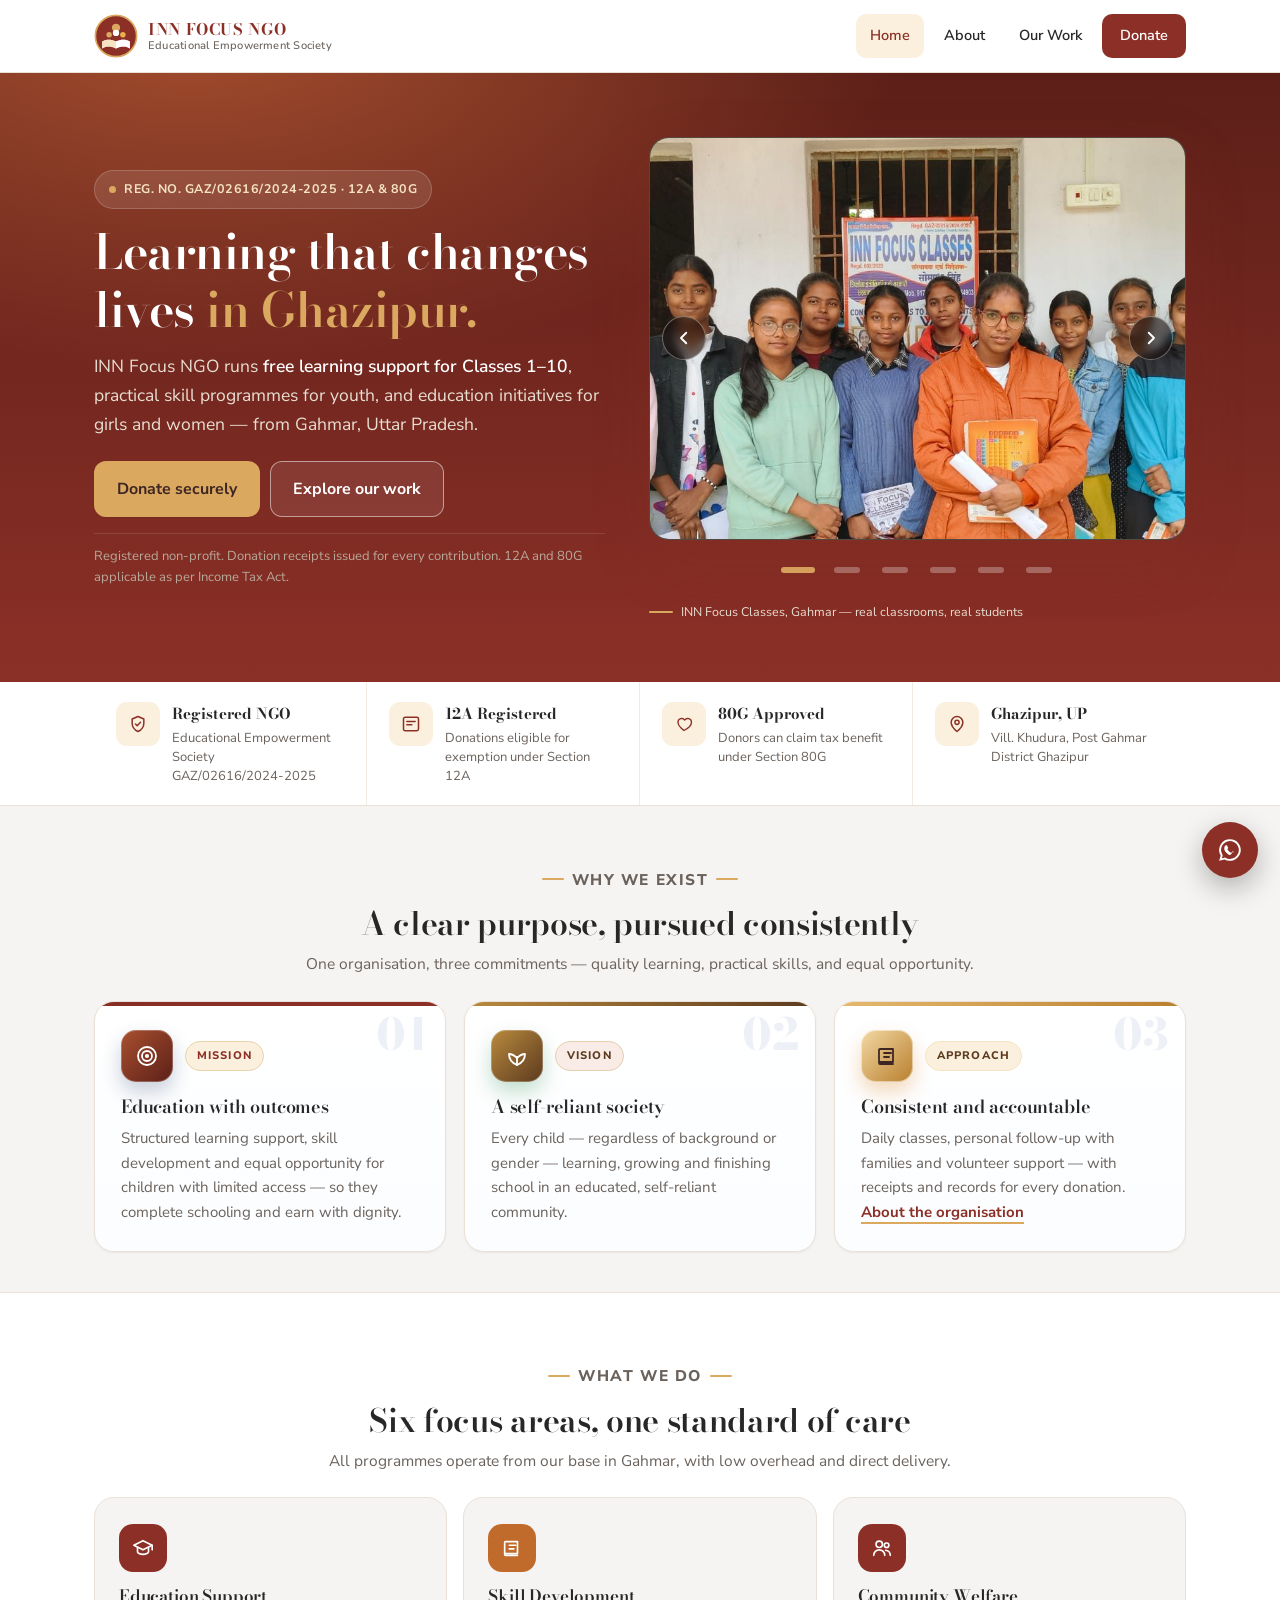
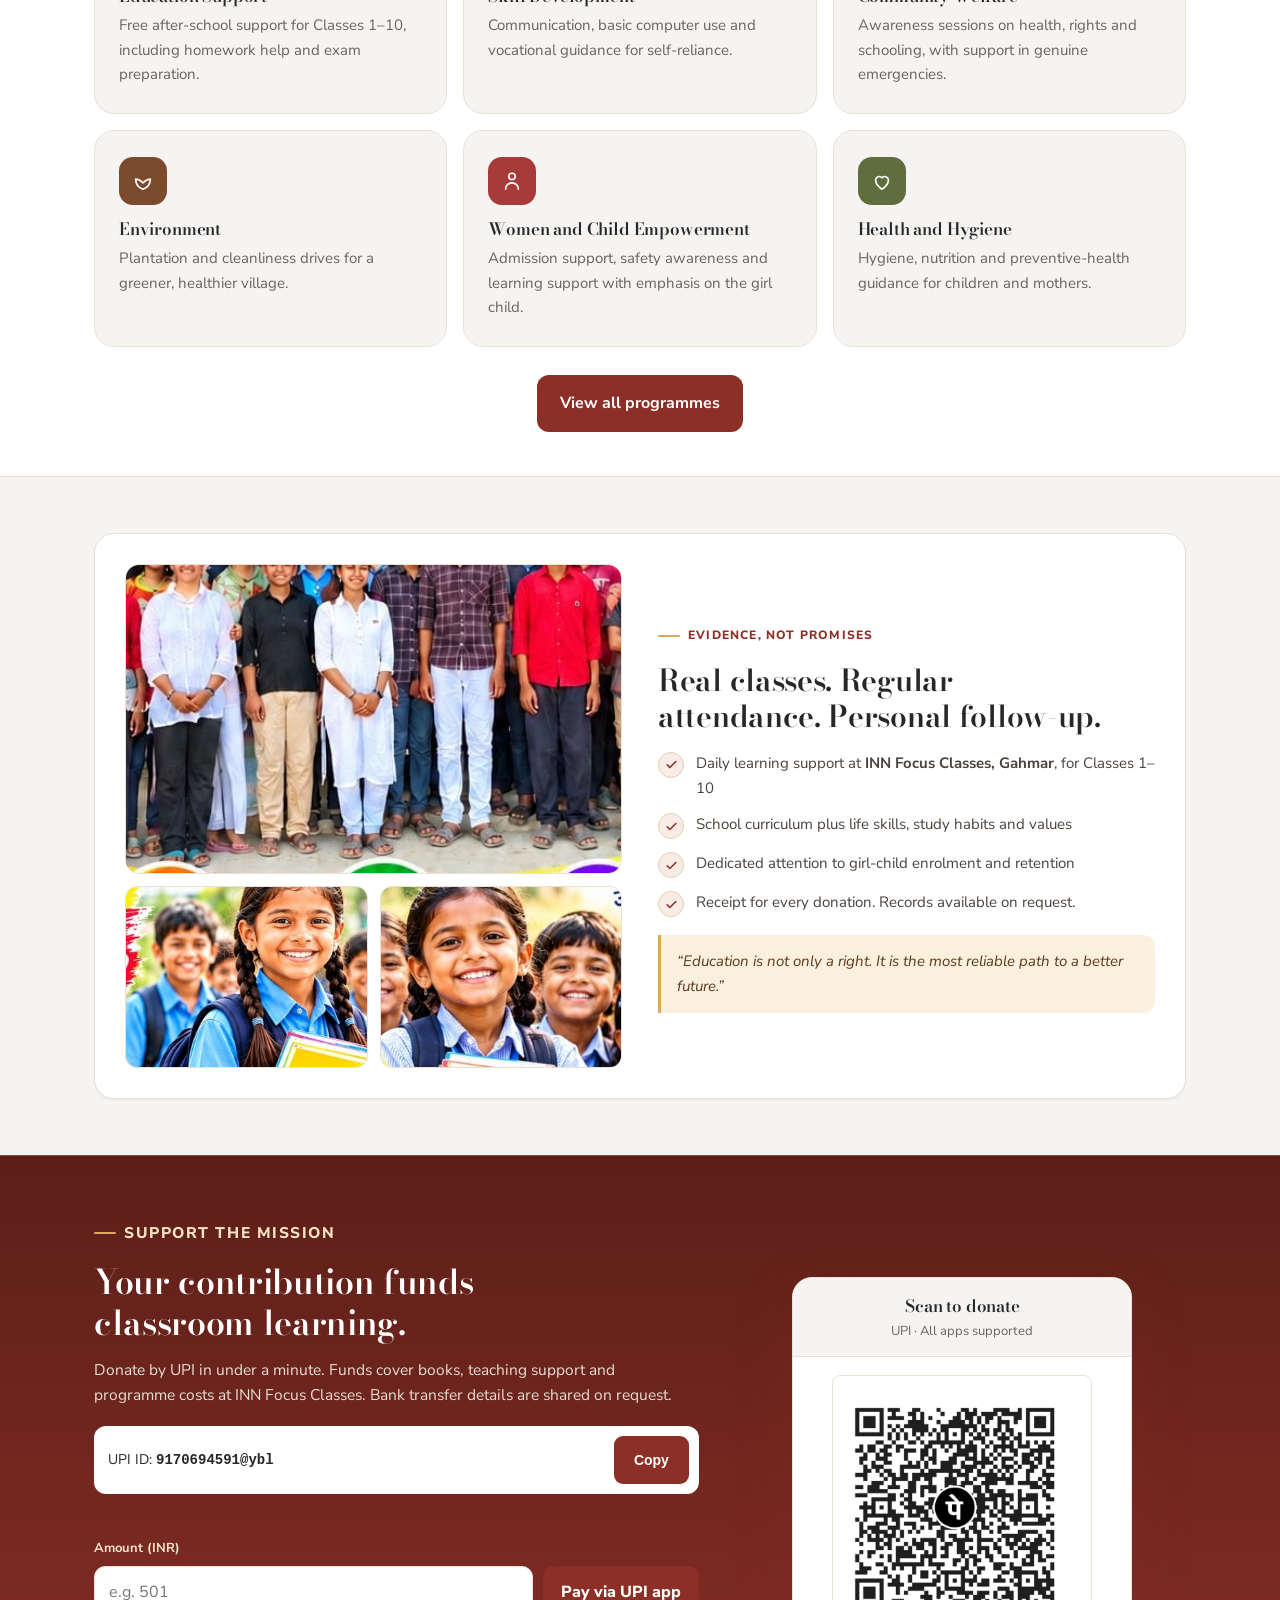
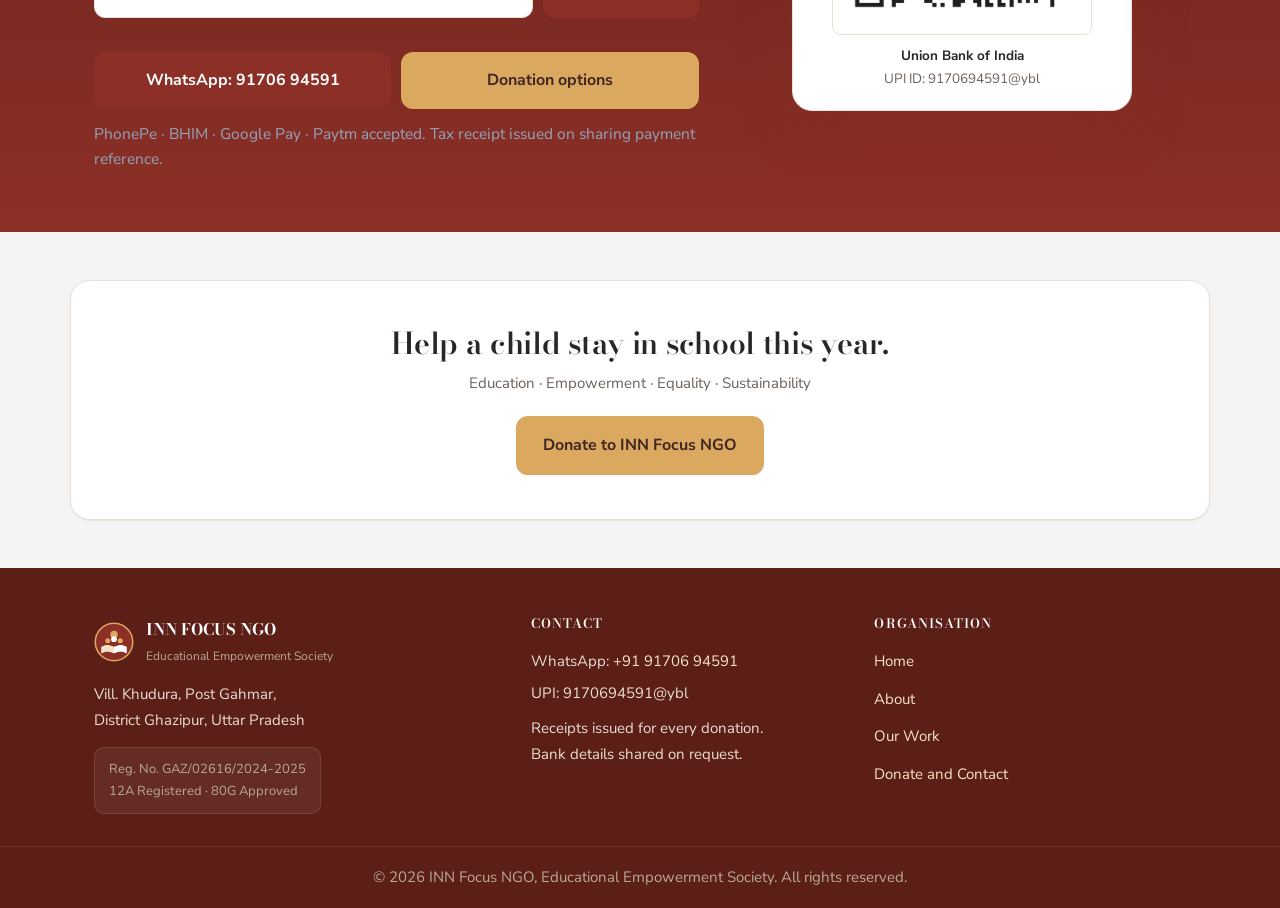
==== commit 144a1dfd: "SFPI-style maroon/gold theme, hero photo carousel, classroom video on Work page" ====
--- a/index.html
+++ b/index.html
@@ -3,7 +3,7 @@
 <head>
   <meta charset="UTF-8" />
   <meta name="viewport" content="width=device-width, initial-scale=1.0, viewport-fit=cover" />
-  <meta name="theme-color" content="#0b2458" />
+  <meta name="theme-color" content="#8c3027" />
   <meta name="mobile-web-app-capable" content="yes" />
   <meta name="apple-mobile-web-app-status-bar-style" content="default" />
   <title>INN Focus NGO | Educational Empowerment Society, Ghazipur</title>
@@ -13,7 +13,7 @@
   <meta property="og:type" content="website" />
   <link rel="preconnect" href="https://fonts.googleapis.com" />
   <link rel="preconnect" href="https://fonts.gstatic.com" crossorigin />
-  <link href="https://fonts.googleapis.com/css2?family=Inter:wght@400;500;600;700&family=Sora:wght@600;700;800&display=swap" rel="stylesheet" />
+  <link href="https://fonts.googleapis.com/css2?family=Bodoni+Moda:opsz,wght@6..96,500;6..96,600;6..96,700&family=Nunito+Sans:opsz,wght@6..12,400;6..12,600;6..12,700;6..12,800&display=swap" rel="stylesheet" />
   <link rel="stylesheet" href="css/style.css" />
   <link rel="icon" type="image/svg+xml" href="images/logo.svg" />
 </head>
@@ -55,8 +55,22 @@
           <p class="hero-note">Registered non-profit. Donation receipts issued for every contribution. 12A and 80G applicable as per Income Tax Act.</p>
         </div>
         <div class="hero-photo">
-          <img src="images/hero-students.jpg" alt="Students of INN Focus Classes, Gahmar, with teachers" width="944" height="325" fetchpriority="high" decoding="async" />
-          <p class="photo-caption">INN Focus Classes, Gahmar — students and teachers</p>
+          <div class="hero-carousel" id="heroCarousel" role="region" aria-roledescription="carousel" aria-label="Photos from INN Focus Classes">
+            <div class="carousel-viewport">
+              <div class="carousel-track" id="carouselTrack">
+                <div class="carousel-slide is-active" role="group" aria-roledescription="slide" aria-label="1 of 6"><img src="images/hero-slide-1.jpg" alt="Girl students of INN Focus Classes with study materials" width="1280" height="633" fetchpriority="high" decoding="async" /></div>
+                <div class="carousel-slide" role="group" aria-roledescription="slide" aria-label="2 of 6"><img src="images/hero-slide-2.jpg" alt="Students of INN Focus Classes group photo" width="1280" height="529" loading="lazy" decoding="async" /></div>
+                <div class="carousel-slide" role="group" aria-roledescription="slide" aria-label="3 of 6"><img src="images/hero-slide-3.jpg" alt="Students studying in INN Focus classroom" width="1280" height="529" loading="lazy" decoding="async" /></div>
+                <div class="carousel-slide" role="group" aria-roledescription="slide" aria-label="4 of 6"><img src="images/hero-slide-4.jpg" alt="Students writing during class at INN Focus" width="1280" height="662" loading="lazy" decoding="async" /></div>
+                <div class="carousel-slide" role="group" aria-roledescription="slide" aria-label="5 of 6"><img src="images/hero-slide-5.jpg" alt="Learners at desks in INN Focus classroom" width="1280" height="883" loading="lazy" decoding="async" /></div>
+                <div class="carousel-slide" role="group" aria-roledescription="slide" aria-label="6 of 6"><img src="images/hero-slide-6.jpg" alt="Students smiling together at INN Focus event" width="1080" height="474" loading="lazy" decoding="async" /></div>
+              </div>
+              <button class="carousel-arrow prev" id="carouselPrev" type="button" aria-label="Previous photo"><svg width="18" height="18" viewBox="0 0 24 24" fill="none" stroke="currentColor" stroke-width="2.5" stroke-linecap="round" stroke-linejoin="round"><path d="M15 5l-7 7 7 7"/></svg></button>
+              <button class="carousel-arrow next" id="carouselNext" type="button" aria-label="Next photo"><svg width="18" height="18" viewBox="0 0 24 24" fill="none" stroke="currentColor" stroke-width="2.5" stroke-linecap="round" stroke-linejoin="round"><path d="M9 5l7 7-7 7"/></svg></button>
+            </div>
+            <div class="carousel-dots" id="carouselDots" role="tablist" aria-label="Choose photo"></div>
+          </div>
+          <p class="photo-caption">INN Focus Classes, Gahmar — real classrooms, real students</p>
         </div>
       </div>
     </section>
--- a/css/style.css
+++ b/css/style.css
@@ -1,32 +1,33 @@
 /* INN FOCUS NGO — Mobile-first design system
    Base = phones (320px+). Enhancements via min-width breakpoints.
-   Type: Sora (display) + Inter (body). Touch targets >= 48px.
+   Type: Bodoni Moda (display serif) + Nunito Sans (body). Touch targets >= 48px.
+   Palette: SFPI-inspired maroon + gold on warm neutrals.
 */
 
 :root {
-  --navy: #0b2458;
-  --navy-2: #12307a;
-  --navy-dark: #071a44;
-  --ink: #0f172a;
-  --muted: #5b6b82;
-  --muted-2: #7c8aa0;
-  --line: #e6eaf2;
-  --line-2: #eef2f7;
-  --bg: #f6f8fc;
+  --navy: #8c3027;
+  --navy-2: #862e26;
+  --navy-dark: #5c1f18;
+  --ink: #272727;
+  --muted: #6b625c;
+  --muted-2: #8a7f78;
+  --line: #e9e1d6;
+  --line-2: #f1ebe2;
+  --bg: #f6f4f2;
   --card: #ffffff;
-  --amber: #eab308;
-  --amber-dark: #ca9a06;
-  --amber-soft: #fef9c3;
-  --green: #15803d;
-  --green-soft: #f0fdf4;
-  --blue-soft: #eff6ff;
+  --amber: #dba860;
+  --amber-dark: #b97f2e;
+  --amber-soft: #faf0dd;
+  --green: #8c3027;
+  --green-soft: #f9ece6;
+  --blue-soft: #faf0dd;
   --radius: 14px;
   --radius-lg: 20px;
-  --shadow-sm: 0 1px 2px rgba(16, 24, 40, 0.06);
-  --shadow: 0 8px 28px rgba(11, 36, 88, 0.1);
-  --shadow-lg: 0 20px 60px rgba(11, 36, 88, 0.16);
-  --font-display: "Sora", "Inter", system-ui, -apple-system, sans-serif;
-  --font-body: "Inter", system-ui, -apple-system, "Segoe UI", sans-serif;
+  --shadow-sm: 0 1px 2px rgba(60, 30, 20, 0.07);
+  --shadow: 0 8px 28px rgba(140, 48, 39, 0.12);
+  --shadow-lg: 0 20px 60px rgba(140, 48, 39, 0.18);
+  --font-display: "Bodoni Moda", Georgia, "Times New Roman", serif;
+  --font-body: "Nunito Sans", system-ui, -apple-system, "Segoe UI", sans-serif;
   --header-h: 64px;
   --sat: env(safe-area-inset-top, 0px);
   --sab: env(safe-area-inset-bottom, 0px);
@@ -56,8 +57,9 @@
 
 h1, h2, h3, h4 {
   font-family: var(--font-display);
-  line-height: 1.18;
-  letter-spacing: -0.02em;
+  font-weight: 600;
+  line-height: 1.22;
+  letter-spacing: -0.01em;
   color: var(--ink);
   text-wrap: balance;
 }
@@ -168,8 +170,8 @@
   font-family: var(--font-body);
   transition: transform 0.15s, box-shadow 0.15s, background 0.15s;
 }
-.btn-primary { background: var(--amber); color: #1a1a1a; box-shadow: var(--shadow-sm); }
-.btn-primary:hover, .btn-primary:active { background: #facc15; }
+.btn-primary { background: var(--amber); color: #3e2723; box-shadow: var(--shadow-sm); }
+.btn-primary:hover, .btn-primary:active { background: #e5b96e; }
 .btn-primary.big { font-size: 16px; padding: 15px 26px; margin-top: 14px; width: 100%; }
 .btn-secondary { background: var(--navy); color: #fff; }
 .btn-secondary:hover, .btn-secondary:active { background: var(--navy-2); }
@@ -178,15 +180,15 @@
   color: #fff;
   background: rgba(255, 255, 255, 0.08);
 }
-.btn-whatsapp { background: #15803d; color: #fff; }
-.btn-whatsapp:hover, .btn-whatsapp:active { background: #166534; }
+.btn-whatsapp { background: #8c3027; color: #fff; }
+.btn-whatsapp:hover, .btn-whatsapp:active { background: #5c1f18; }
 .btn-primary.full, .btn-whatsapp.full, .full { width: 100%; }
 .link { color: var(--navy); font-weight: 700; text-decoration: none; border-bottom: 2px solid var(--amber); }
 .link:hover { color: var(--navy-2); }
 
 /* ---------- Hero (mobile: stacked, compact) ---------- */
 .hero {
-  background: radial-gradient(1200px 600px at 15% -10%, #1a3a9e 0%, transparent 60%),
+  background: radial-gradient(1200px 600px at 15% -10%, #a8502f 0%, transparent 60%),
     linear-gradient(180deg, var(--navy-dark) 0%, var(--navy) 100%);
   color: #fff;
   padding: 40px 0 36px;
@@ -199,7 +201,7 @@
   gap: 8px;
   background: rgba(255, 255, 255, 0.1);
   border: 1px solid rgba(255, 255, 255, 0.18);
-  color: #fde68a;
+  color: #f5e3c2;
   padding: 8px 14px;
   border-radius: 100px;
   font-size: 11.5px;
@@ -209,33 +211,91 @@
   margin-bottom: 14px;
   max-width: 100%;
 }
-.badge .dot { width: 7px; height: 7px; border-radius: 50%; background: #22c55e; flex-shrink: 0; }
-.hero h1 { font-size: clamp(1.75rem, 7.2vw, 2rem); color: #fff; margin-bottom: 12px; font-weight: 800; }
+.badge .dot { width: 7px; height: 7px; border-radius: 50%; background: #dba860; flex-shrink: 0; }
+.hero h1 { font-size: clamp(1.75rem, 7.2vw, 2rem); color: #fff; margin-bottom: 12px; font-weight: 600; }
 .hero h1 span { color: var(--amber); }
-.hero-sub { font-size: 16px; color: #cbd5e1; }
+.hero-sub { font-size: 16px; color: #e8ded2; }
 .hero-sub strong { color: #fff; font-weight: 600; }
 .hero-buttons { margin-top: 22px; display: flex; flex-direction: column; gap: 10px; }
 .hero-buttons .btn-primary, .hero-buttons .btn-outline { width: 100%; }
 .hero-note {
   margin-top: 16px;
   font-size: 13px;
-  color: #94a3b8;
+  color: #b8a89a;
   border-top: 1px solid rgba(255, 255, 255, 0.12);
   padding-top: 12px;
 }
-.hero-photo { position: relative; }
-.hero-photo img {
+.hero-photo { position: relative; min-width: 0; }
+/* Hero carousel — perfectly fitted: fixed 16/10 frame, cover-fit slides */
+.hero-carousel { position: relative; }
+.carousel-viewport {
+  position: relative;
+  overflow: hidden;
   border-radius: var(--radius-lg);
-  aspect-ratio: 16 / 10;
-  width: 100%;
-  object-fit: cover;
+  aspect-ratio: 4 / 3;
   box-shadow: var(--shadow-lg);
   border: 1px solid rgba(255, 255, 255, 0.2);
-}
+  background: #2a1a12;
+}
+.carousel-track { display: flex; height: 100%; transition: transform 0.55s ease; }
+.carousel-slide { flex: 0 0 100%; height: 100%; min-width: 0; }
+.carousel-slide img {
+  width: 100%;
+  height: 100%;
+  object-fit: cover;
+  object-position: center;
+  border: 0;
+  border-radius: 0;
+  box-shadow: none;
+  aspect-ratio: auto;
+}
+.carousel-arrow {
+  position: absolute;
+  top: 50%;
+  transform: translateY(-50%);
+  width: 44px;
+  height: 44px;
+  border-radius: 50%;
+  border: 1px solid rgba(255, 255, 255, 0.35);
+  background: rgba(20, 10, 8, 0.55);
+  color: #fff;
+  display: inline-flex;
+  align-items: center;
+  justify-content: center;
+  cursor: pointer;
+  backdrop-filter: blur(4px);
+  -webkit-backdrop-filter: blur(4px);
+  transition: background 0.15s;
+  z-index: 2;
+}
+.carousel-arrow:hover, .carousel-arrow:active { background: rgba(20, 10, 8, 0.8); }
+.carousel-arrow.prev { left: 12px; }
+.carousel-arrow.next { right: 12px; }
+.carousel-dots { display: flex; gap: 4px; justify-content: center; margin-top: 8px; }
+.carousel-dots button {
+  border: none;
+  background: none;
+  cursor: pointer;
+  padding: 12px 6px;
+  min-height: 44px;
+  min-width: 44px;
+  display: inline-flex;
+  align-items: center;
+  justify-content: center;
+}
+.carousel-dots button::after {
+  content: "";
+  width: 26px;
+  height: 6px;
+  border-radius: 100px;
+  background: rgba(255, 255, 255, 0.3);
+  transition: background 0.2s, width 0.2s;
+}
+.carousel-dots button[aria-selected="true"]::after { background: var(--amber); width: 34px; }
 .photo-caption {
   margin-top: 10px;
   font-size: 12.5px;
-  color: #cbd5e1;
+  color: #e8ded2;
   display: flex;
   align-items: center;
   gap: 8px;
@@ -283,7 +343,7 @@
 }
 .eyebrow::before { content: ""; width: 22px; height: 2px; background: var(--amber); border-radius: 2px; display: inline-block; }
 .section-head.centered .eyebrow::after { content: ""; width: 22px; height: 2px; background: var(--amber); border-radius: 2px; display: inline-block; }
-.eyebrow.light { color: #fde68a; }
+.eyebrow.light { color: #f5e3c2; }
 .section-head h2 { font-size: clamp(1.4rem, 5.5vw, 2rem); margin: 4px 0 8px; }
 .section-head p { color: var(--muted); font-size: 15.5px; }
 
@@ -304,8 +364,8 @@
   height: 4px;
   background: linear-gradient(90deg, var(--navy-2), var(--navy));
 }
-.mission-card:nth-child(2)::before { background: linear-gradient(90deg, #16a34a, #14532d); }
-.mission-card:nth-child(3)::before { background: linear-gradient(90deg, #facc15, #d97706); }
+.mission-card:nth-child(2)::before { background: linear-gradient(90deg, #b98a3e, #5c3a1e); }
+.mission-card:nth-child(3)::before { background: linear-gradient(90deg, #e5b96e, #b97f2e); }
 .card-num {
   position: absolute;
   top: 10px; right: 16px;
@@ -327,22 +387,22 @@
   text-transform: uppercase;
   color: var(--navy);
   background: var(--blue-soft);
-  border: 1px solid #dbeafe;
+  border: 1px solid #e7d3ac;
   padding: 5px 11px;
   border-radius: 100px;
 }
-.mission-card:nth-child(2) .mission-tag { color: #14532d; background: var(--green-soft); border-color: #bbf7d0; }
-.mission-card:nth-child(3) .mission-tag { color: #713f12; background: var(--amber-soft); border-color: #fde68a; }
+.mission-card:nth-child(2) .mission-tag { color: #5c3a1e; background: var(--green-soft); border-color: #e3cfae; }
+.mission-card:nth-child(3) .mission-tag { color: #5c3a1e; background: var(--amber-soft); border-color: #f5e3c2; }
 .mission-icon {
   width: 52px; height: 52px; border-radius: 15px;
   display: inline-flex; align-items: center; justify-content: center;
-  background: linear-gradient(135deg, #1a3a9e, var(--navy-dark));
+  background: linear-gradient(135deg, #a8502f, var(--navy-dark));
   color: #fff;
   box-shadow: 0 10px 20px rgba(11, 36, 88, 0.22), inset 0 0 0 1px rgba(255, 255, 255, 0.25);
   flex-shrink: 0;
 }
-.mission-icon.green { background: linear-gradient(135deg, #16a34a, #14532d); box-shadow: 0 10px 20px rgba(21, 128, 61, 0.25), inset 0 0 0 1px rgba(255, 255, 255, 0.25); }
-.mission-icon.amber { background: linear-gradient(135deg, #fde047, #d97706); color: #451a03; box-shadow: 0 10px 20px rgba(217, 119, 6, 0.28), inset 0 0 0 1px rgba(255, 255, 255, 0.5); }
+.mission-icon.green { background: linear-gradient(135deg, #b98a3e, #5c3a1e); box-shadow: 0 10px 20px rgba(21, 128, 61, 0.25), inset 0 0 0 1px rgba(255, 255, 255, 0.25); }
+.mission-icon.amber { background: linear-gradient(135deg, #f3d9a4, #b97f2e); color: #3e2723; box-shadow: 0 10px 20px rgba(217, 119, 6, 0.28), inset 0 0 0 1px rgba(255, 255, 255, 0.5); }
 .mission-icon svg { width: 24px; height: 24px; }
 
 /* ---------- Programs ---------- */
@@ -362,12 +422,12 @@
   background: var(--navy); color: #fff;
 }
 .p-icon svg { width: 22px; height: 22px; }
-.p-icon.blue { background: #1d4ed8; }
-.p-icon.orange { background: #ea580c; }
-.p-icon.green { background: #15803d; }
-.p-icon.purple { background: #6d28d9; }
-.p-icon.pink { background: #be185d; }
-.p-icon.teal { background: #0f766e; }
+.p-icon.blue { background: #8c3027; }
+.p-icon.orange { background: #c06a2c; }
+.p-icon.green { background: #8c3027; }
+.p-icon.purple { background: #7c4a2d; }
+.p-icon.pink { background: #a83a3a; }
+.p-icon.teal { background: #5f6e3e; }
 
 /* ---------- Proof ---------- */
 .proof-section { padding: 40px 16px; }
@@ -396,14 +456,14 @@
 .check-list { list-style: none; margin: 16px 0; display: grid; gap: 12px; }
 .check-list li {
   display: flex; gap: 12px; align-items: flex-start;
-  font-size: 15px; color: #334155;
+  font-size: 15px; color: #4a423c;
 }
 .check {
   width: 26px; height: 26px; border-radius: 50%;
   background: var(--green-soft); color: var(--green);
   display: inline-flex; align-items: center; justify-content: center;
   flex-shrink: 0; margin-top: 1px;
-  border: 1px solid #bbf7d0;
+  border: 1px solid #e3cfae;
 }
 .check svg { width: 13px; height: 13px; }
 .quote {
@@ -413,7 +473,7 @@
   padding: 14px 16px;
   font-style: italic;
   border-radius: 0 12px 12px 0;
-  color: #713f12;
+  color: #5c3a1e;
   font-size: 15px;
 }
 
@@ -426,7 +486,7 @@
 }
 .donate-grid { display: grid; grid-template-columns: 1fr; gap: 28px; align-items: center; }
 .donate-grid h2 { font-size: clamp(1.45rem, 6vw, 2.1rem); color: #fff; margin: 8px 0 12px; }
-.donate-grid > div > p { color: #cbd5e1; font-size: 15.5px; }
+.donate-grid > div > p { color: #e8ded2; font-size: 15.5px; }
 .upi-box {
   background: #fff;
   color: var(--ink);
@@ -453,7 +513,7 @@
   font-size: 14px;
   white-space: nowrap;
 }
-.copy-msg { font-size: 13px; color: #fde68a; min-height: 20px; }
+.copy-msg { font-size: 13px; color: #f5e3c2; min-height: 20px; }
 .donate-buttons { display: flex; flex-direction: column; gap: 10px; margin: 14px 0 12px; }
 .donate-buttons .btn-whatsapp, .donate-buttons .btn-primary { width: 100%; }
 .qr-card {
@@ -490,24 +550,24 @@
 .cta-banner p { color: var(--muted); margin: 10px 0 6px; font-size: 15px; }
 
 /* ---------- Footer ---------- */
-.site-footer { background: var(--navy-dark); color: #cbd5e1; margin-top: 0; padding-bottom: var(--sab); }
+.site-footer { background: var(--navy-dark); color: #e8ded2; margin-top: 0; padding-bottom: var(--sab); }
 .footer-grid { display: grid; grid-template-columns: 1fr; gap: 24px; padding: 36px 16px 28px; }
 .site-footer h4 { color: #fff; margin-bottom: 12px; font-size: 13px; letter-spacing: 0.08em; text-transform: uppercase; }
 .site-footer p { font-size: 15px; line-height: 1.7; }
-.site-footer a { color: #fde68a; text-decoration: none; padding: 6px 0; display: inline-block; min-height: 32px; }
+.site-footer a { color: #f5e3c2; text-decoration: none; padding: 6px 0; display: inline-block; min-height: 32px; }
 .footer-brand { display: flex; gap: 12px; align-items: center; margin-bottom: 14px; }
 .footer-brand img { width: 40px; height: 40px; border-radius: 50%; }
 .footer-brand strong { color: #fff; font-family: var(--font-display); display: block; font-size: 16px; }
-.footer-brand small { font-size: 12px; color: #94a3b8; }
-.site-footer .reg { margin-top: 14px; font-size: 13px; color: #94a3b8; background: rgba(255,255,255,0.06); border: 1px solid rgba(255,255,255,0.1); padding: 10px 14px; border-radius: 10px; display: inline-block; }
-.copyright { text-align: center; padding: 18px 16px; border-top: 1px solid rgba(255,255,255,0.1); font-size: 13px; color: #94a3b8; }
+.footer-brand small { font-size: 12px; color: #b8a89a; }
+.site-footer .reg { margin-top: 14px; font-size: 13px; color: #b8a89a; background: rgba(255,255,255,0.06); border: 1px solid rgba(255,255,255,0.1); padding: 10px 14px; border-radius: 10px; display: inline-block; }
+.copyright { text-align: center; padding: 18px 16px; border-top: 1px solid rgba(255,255,255,0.1); font-size: 13px; color: #b8a89a; }
 
 /* ---------- WhatsApp float (safe-area aware) ---------- */
 .whatsapp-float {
   position: fixed;
   bottom: calc(16px + var(--sab));
   right: 16px;
-  background: #15803d; width: 56px; height: 56px; border-radius: 50%;
+  background: #8c3027; width: 56px; height: 56px; border-radius: 50%;
   display: flex; align-items: center; justify-content: center;
   text-decoration: none; box-shadow: 0 10px 28px rgba(0,0,0,0.28);
   z-index: 200; color: #fff;
@@ -517,7 +577,7 @@
 
 /* ---------- Inner pages ---------- */
 .page-hero {
-  background: radial-gradient(900px 400px at 50% -20%, #1a3a9e 0%, transparent 60%),
+  background: radial-gradient(900px 400px at 50% -20%, #a8502f 0%, transparent 60%),
     linear-gradient(180deg, var(--navy-dark), var(--navy));
   color: #fff;
   padding: 40px 0;
@@ -525,9 +585,9 @@
 }
 .page-hero h1 { font-size: clamp(1.7rem, 7vw, 2.5rem); color: #fff; }
 .page-hero h1 span { color: var(--amber); }
-.page-hero > .container > p { color: #cbd5e1; margin-top: 10px; font-size: 15.5px; }
-.breadcrumb { margin-top: 14px; font-size: 13px; color: #94a3b8; }
-.breadcrumb a { color: #fde68a; text-decoration: none; min-height: 32px; display: inline-block; }
+.page-hero > .container > p { color: #e8ded2; margin-top: 10px; font-size: 15.5px; }
+.breadcrumb { margin-top: 14px; font-size: 13px; color: #b8a89a; }
+.breadcrumb a { color: #f5e3c2; text-decoration: none; min-height: 32px; display: inline-block; }
 
 .about-grid {
   display: grid; grid-template-columns: 1fr; gap: 24px;
@@ -536,7 +596,7 @@
   align-items: start;
 }
 .about-grid h2 { margin: 8px 0 14px; font-size: clamp(1.4rem, 5.5vw, 1.9rem); }
-.about-grid p { color: #334155; margin-bottom: 12px; font-size: 15.5px; }
+.about-grid p { color: #4a423c; margin-bottom: 12px; font-size: 15.5px; }
 .rounded-img { border-radius: 14px; border: 1px solid var(--line); width: 100%; object-fit: cover; }
 .mt { margin-top: 16px; }
 .figure-caption { font-size: 13px; color: var(--muted); margin-top: 8px; }
@@ -547,20 +607,20 @@
 .legal-card h4 { margin: 14px 0 6px; font-size: 17px; }
 .legal-card p { font-size: 15px; }
 .legal-card small { color: var(--muted); font-size: 13px; }
-.legal-card.highlight-yellow { background: var(--amber-soft); border-color: #fde68a; }
-.legal-card.highlight-green { background: var(--green-soft); border-color: #bbf7d0; }
+.legal-card.highlight-yellow { background: var(--amber-soft); border-color: #f5e3c2; }
+.legal-card.highlight-green { background: var(--green-soft); border-color: #e3cfae; }
 
 .about-contact { padding: 24px 16px 44px; }
 .contact-box {
   display: grid; grid-template-columns: 1fr; gap: 20px;
-  background: var(--navy); color: #e2e8f0; border-radius: var(--radius-lg); padding: 24px 20px;
+  background: var(--navy); color: #e9e1d6; border-radius: var(--radius-lg); padding: 24px 20px;
 }
 .contact-box h3 { color: #fff; margin-bottom: 10px; font-size: 17px; }
-.contact-box p { font-size: 15px; color: #cbd5e1; }
-.contact-box a { color: #fde68a; }
+.contact-box p { font-size: 15px; color: #e8ded2; }
+.contact-box a { color: #f5e3c2; }
 .contact-actions { display: flex; gap: 10px; margin-top: 16px; flex-wrap: wrap; flex-direction: column; }
 .contact-actions .btn-primary, .contact-actions .btn-outline, .contact-actions .btn-secondary { width: 100%; }
-.contact-actions .btn-secondary { background: var(--amber); color: #1a1a1a; }
+.contact-actions .btn-secondary { background: var(--amber); color: #3e2723; }
 .contact-actions .btn-outline { border-color: rgba(255,255,255,0.3); }
 
 /* ---------- Work page ---------- */
@@ -572,11 +632,11 @@
   border: 1px solid var(--line); box-shadow: var(--shadow-sm);
   border-top: 3px solid var(--navy);
 }
-.work-card:nth-child(2) { border-top-color: #ea580c; }
-.work-card:nth-child(3) { border-top-color: #be185d; }
-.work-card:nth-child(4) { border-top-color: #15803d; }
-.work-card:nth-child(5) { border-top-color: #6d28d9; }
-.work-card:nth-child(6) { border-top-color: #0f766e; }
+.work-card:nth-child(2) { border-top-color: #c06a2c; }
+.work-card:nth-child(3) { border-top-color: #a83a3a; }
+.work-card:nth-child(4) { border-top-color: #8c3027; }
+.work-card:nth-child(5) { border-top-color: #7c4a2d; }
+.work-card:nth-child(6) { border-top-color: #5f6e3e; }
 .work-card h3 { margin: 12px 0 8px; font-size: 18px; }
 .work-card > p { color: var(--muted); font-size: 15px; }
 .work-tag {
@@ -585,15 +645,15 @@
   text-transform: uppercase; letter-spacing: 0.07em; border: 1px solid var(--line);
 }
 .work-card ul { margin: 14px 0 6px 0; list-style: none; display: grid; gap: 8px; }
-.work-card li { font-size: 15px; color: #334155; display: flex; gap: 10px; align-items: flex-start; }
+.work-card li { font-size: 15px; color: #4a423c; display: flex; gap: 10px; align-items: flex-start; }
 .work-card li::before { content: ""; width: 6px; height: 6px; border-radius: 50%; background: var(--amber); margin-top: 9px; flex-shrink: 0; }
 .outcome {
   background: var(--bg); border: 1px solid var(--line);
-  padding: 10px 14px; border-radius: 10px; margin-top: 14px; font-size: 13.5px; color: #334155;
+  padding: 10px 14px; border-radius: 10px; margin-top: 14px; font-size: 13.5px; color: #4a423c;
 }
 .steps { background: var(--navy-dark); color: #fff; margin-top: 32px; padding: 16px 0 44px; }
 .steps .section-head h2 { color: #fff; }
-.steps .section-head p { color: #94a3b8; }
+.steps .section-head p { color: #b8a89a; }
 .steps-grid { display: grid; grid-template-columns: 1fr; gap: 12px; }
 .step { background: #fff; color: var(--ink); border-radius: 14px; padding: 22px 20px; text-align: left; }
 .step-num {
@@ -607,6 +667,10 @@
 .gallery-grid figure { background: #fff; border: 1px solid var(--line); border-radius: 14px; overflow: hidden; }
 .gallery-grid img { aspect-ratio: 4/3; width: 100%; object-fit: cover; }
 .gallery-grid figcaption { padding: 12px 14px; font-size: 13.5px; color: var(--muted); }
+/* Featured video — 16:9 fitted frame, click-to-play (no preload) */
+.video-feature { margin-top: 18px; background: #fff; border: 1px solid var(--line); border-radius: 14px; overflow: hidden; }
+.video-feature video { width: 100%; aspect-ratio: 16 / 9; display: block; background: #1a1210; }
+.video-feature .figure-caption { padding: 12px 16px; }
 
 /* ---------- Donate page ---------- */
 .donate-page-grid { display: grid; grid-template-columns: 1fr; gap: 20px; padding: 24px 16px; align-items: start; }
@@ -628,7 +692,7 @@
 .pay-row { margin: 14px 16px 4px; text-align: left; }
 .pay-row.dark { margin: 16px 0 4px; }
 .pay-label { display: block; font-size: 13px; font-weight: 700; color: var(--ink); margin-bottom: 7px; }
-.pay-row.dark .pay-label { color: #fde68a; }
+.pay-row.dark .pay-label { color: #f5e3c2; }
 .pay-input-row { display: flex; flex-direction: column; gap: 10px; }
 .pay-input-row input {
   flex: 1; min-width: 0; width: 100%;
@@ -638,13 +702,13 @@
   font-size: 16px; /* 16px prevents iOS auto-zoom */
   font-family: var(--font-body); background: #fff; color: var(--ink);
 }
-.pay-input-row input:focus { outline: none; border-color: var(--navy); box-shadow: 0 0 0 3px rgba(11,36,88,0.1); }
+.pay-input-row input:focus { outline: none; border-color: var(--navy); box-shadow: 0 0 0 3px rgba(140,48,39,0.12); }
 .btn-upi {
   background: var(--green); color: #fff; border: none; border-radius: 11px;
   padding: 14px 18px; min-height: 52px; font-weight: 800; font-size: 16px; cursor: pointer;
   width: 100%; font-family: var(--font-body);
 }
-.btn-upi:hover, .btn-upi:active { background: #166534; }
+.btn-upi:hover, .btn-upi:active { background: #5c1f18; }
 .pay-note { font-size: 12.5px; color: var(--muted); margin-top: 8px; }
 #payMsg, #payMsgHome { min-height: 20px; }
 .copy-msg.dark { color: var(--green); font-weight: 700; }
@@ -660,12 +724,12 @@
   font-family: var(--font-body); width: 100%; background: #fff; color: var(--ink);
 }
 .form-card textarea { min-height: 96px; }
-.form-card input:focus, .form-card textarea:focus { outline: none; border-color: var(--navy); box-shadow: 0 0 0 3px rgba(11,36,88,0.1); }
+.form-card input:focus, .form-card textarea:focus { outline: none; border-color: var(--navy); box-shadow: 0 0 0 3px rgba(140,48,39,0.12); }
 .form-note { font-size: 12.5px; color: var(--muted); margin-top: 12px; text-align: center; }
-.contact-mini { background: var(--navy); color: #e2e8f0; border-radius: var(--radius-lg); padding: 22px 18px; margin-top: 18px; }
+.contact-mini { background: var(--navy); color: #e9e1d6; border-radius: var(--radius-lg); padding: 22px 18px; margin-top: 18px; }
 .contact-mini h3 { color: #fff; margin-bottom: 10px; font-size: 17px; }
-.contact-mini p { font-size: 15px; color: #cbd5e1; margin-bottom: 10px; }
-.contact-mini a { color: #fde68a; }
+.contact-mini p { font-size: 15px; color: #e8ded2; margin-bottom: 10px; }
+.contact-mini a { color: #f5e3c2; }
 .faq { max-width: 800px; padding-bottom: 8px; }
 .faq details { background: #fff; border: 1px solid var(--line); border-radius: 14px; padding: 16px; margin: 12px 0; }
 .faq summary {
@@ -673,7 +737,7 @@
   font-size: 16px; font-family: var(--font-display);
   min-height: 48px; display: flex; align-items: center;
 }
-.faq details p { margin-top: 10px; color: #475569; font-size: 15px; }
+.faq details p { margin-top: 10px; color: #5c554e; font-size: 15px; }
 
 /* Focus visibility (kept large for touch + keyboard) */
 a:focus-visible, button:focus-visible, input:focus-visible, textarea:focus-visible, summary:focus-visible {
@@ -723,7 +787,7 @@
   .menu-btn { display: none; }
 
   .hero { padding: 64px 0 60px; }
-  .hero-grid { grid-template-columns: 1.05fr 0.95fr; gap: 44px; }
+  .hero-grid { grid-template-columns: 1fr 1.05fr; gap: 44px; }
   .hero h1 { font-size: 48px; }
   .hero-sub { font-size: 17.5px; }
   .badge { font-size: 12.5px; }
